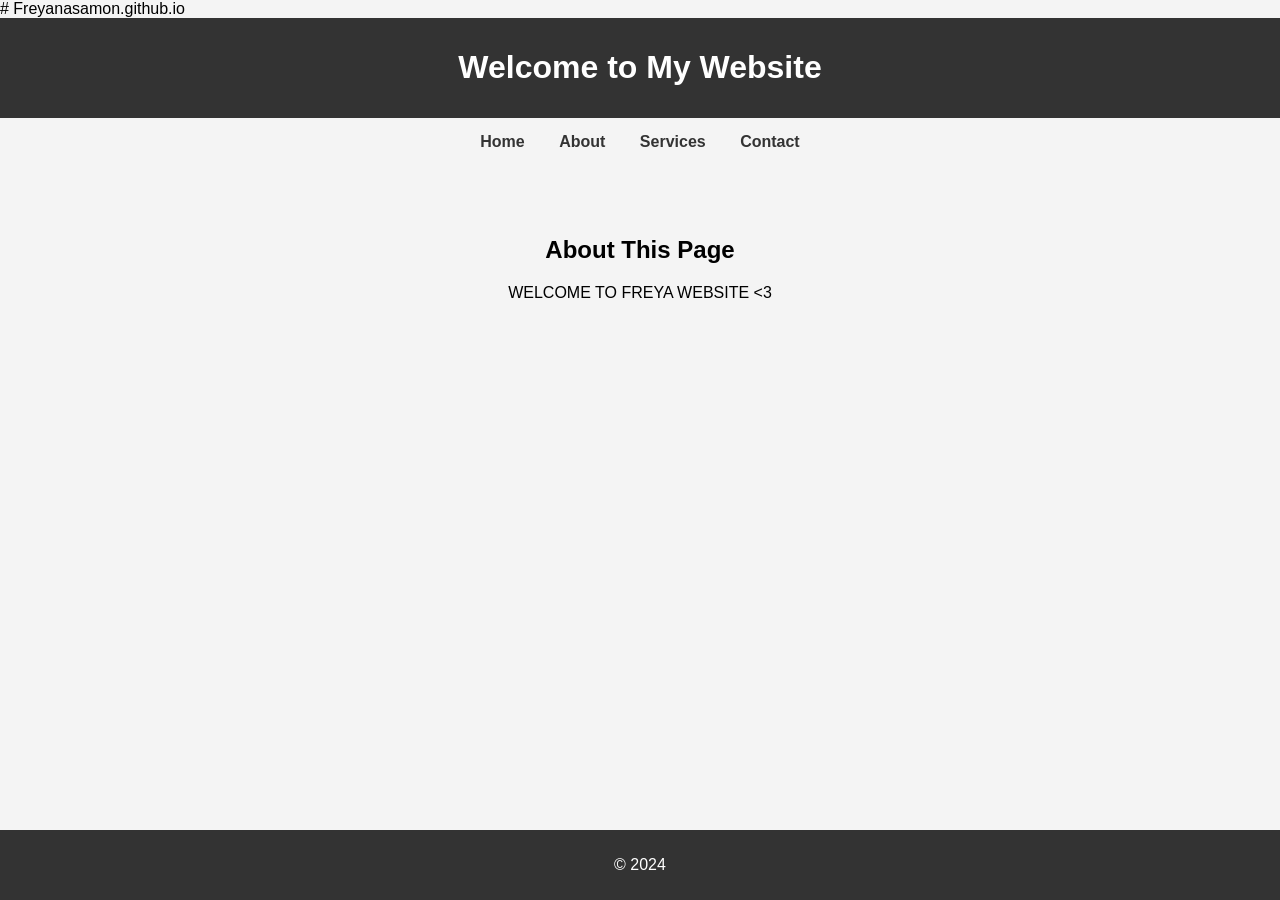
==== index.html @ c3a1abf7 "Create index.html" ====
# Freyanasamon.github.io
<!DOCTYPE html>
<html lang="en">
<head>
    <meta charset="UTF-8">
    <meta name="viewport" content="width=device-width, initial-scale=1.0">
    <title>Simple Index Page</title>
    <style>
        body {
            font-family: Arial, sans-serif;
            background-color: #f4f4f4;
            margin: 0;
            padding: 0;
        }
        header {
            background-color: #333;
            color: white;
            padding: 10px 0;
            text-align: center;
        }
        nav {
            margin: 15px 0;
            text-align: center;
        }
        nav a {
            margin: 0 15px;
            text-decoration: none;
            color: #333;
            font-weight: bold;
        }
        section {
            padding: 50px;
            text-align: center;
            frontsize: 60px;
        }
        footer {
            background-color: #333;
            color: white;
            text-align: center;
            padding: 10px 0;
            position: fixed;
            bottom: 0;
            width: 100%;
        }
    </style>
</head>
<body>
    <header>
        <h1>Welcome to My Website</h1>
    </header>

    <nav>
        <a href="#">Home</a>
        <a href="#">About</a>
        <a href="#">Services</a>
        <a href="#">Contact</a>
    </nav>

    <section>
        <h2>About This Page</h2>
        <p> WELCOME TO FREYA WEBSITE <3 </p>
    </section>

    <footer>
        <p>&copy; 2024 </p>
    </footer>
</body>
</html>
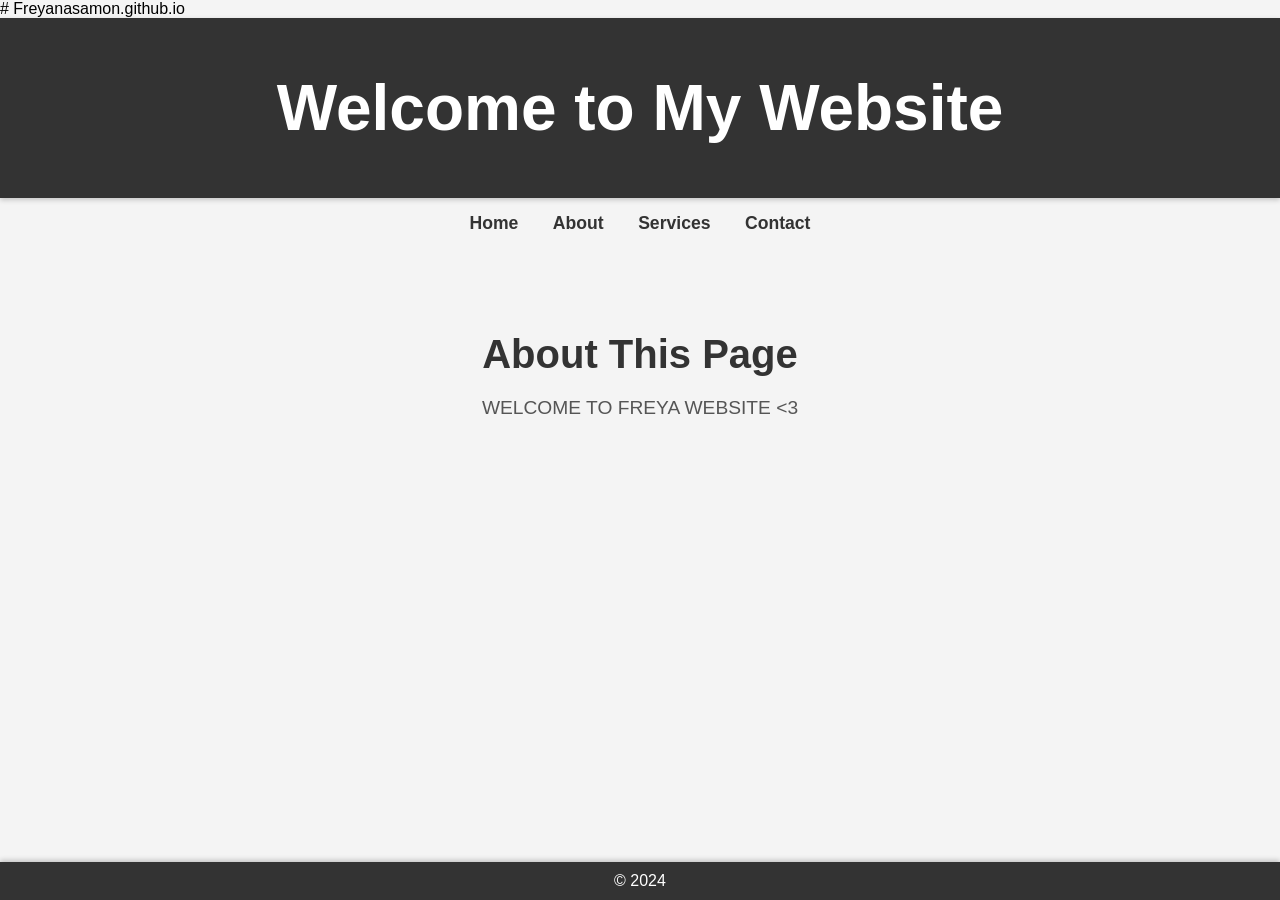
==== commit 63434d10: "Update index.html" ====
--- a/index.html
+++ b/index.html
@@ -2,6 +2,7 @@
 <!DOCTYPE html>
 <html lang="en">
 <head>
+    <link rel="stylesheet" href="index.css">
     <meta charset="UTF-8">
     <meta name="viewport" content="width=device-width, initial-scale=1.0">
     <title>Simple Index Page</title>
--- a/index.css
+++ b/index.css
@@ -0,0 +1,68 @@
+<!DOCTYPE html>
+<html lang="en">
+<head>
+    <meta charset="UTF-8">
+    <meta name="viewport" content="width=device-width, initial-scale=1.0">
+    <title>Simple Index Page</title>
+    <style>
+        body {
+            font-family: 'Segoe UI', Tahoma, Geneva, Verdana, sans-serif;
+            background-color: #f4f4f4;
+            margin: 0;
+            padding: 0;
+        }
+        header {
+            background-color: #222;
+            color: white;
+            padding: 20px;
+            text-align: center;
+            font-size: 2rem;
+            box-shadow: 0 2px 5px rgba(0, 0, 0, 0.2);
+        }
+        nav {
+            margin: 20px 0;
+            text-align: center;
+        }
+        nav a {
+            margin: 0 20px;
+            text-decoration: none;
+            color: #444;
+            font-weight: bold;
+            font-size: 1.1rem;
+            transition: color 0.3s ease;
+        }
+        nav a:hover {
+            color: #007BFF;
+        }
+        section {
+            padding: 60px;
+            text-align: center;
+            font-size: 1.5rem;
+        }
+        section h2 {
+            font-size: 2.5rem;
+            margin-bottom: 20px;
+            color: #333;
+        }
+        section p {
+            font-size: 1.2rem;
+            color: #555;
+        }
+        footer {
+            background-color: #222;
+            color: white;
+            text-align: center;
+            padding: 10px 0;
+            position: fixed;
+            bottom: 0;
+            width: 100%;
+            box-shadow: 0 -2px 5px rgba(0, 0, 0, 0.2);
+        }
+        footer p {
+            margin: 0;
+        }
+    </style>
+</head>
+<body>
+    <header>
+        <h1>Welcome to My Website</h1>
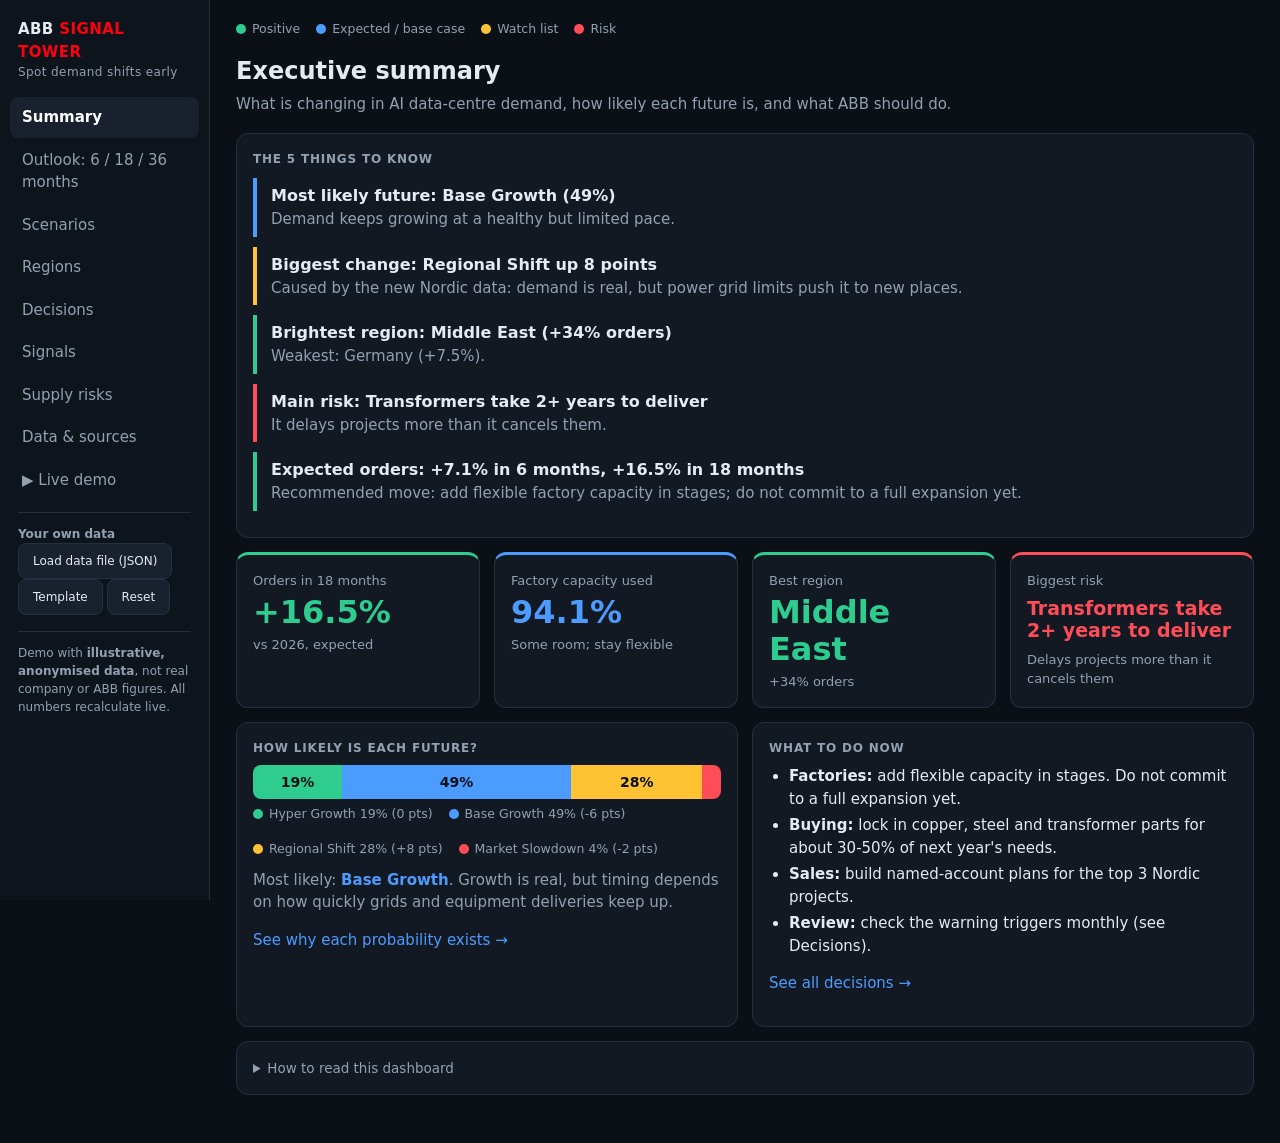
==== commit f1dda07f: "Add files via upload" ====
--- a/index.html
+++ b/index.html
@@ -1,69 +1,814 @@
-# Freyanasamon.github.io
-<!DOCTYPE html>
+<!doctype html>
 <html lang="en">
 <head>
-    <link rel="stylesheet" href="index.css">
-    <meta charset="UTF-8">
-    <meta name="viewport" content="width=device-width, initial-scale=1.0">
-    <title>Simple Index Page</title>
-    <style>
-        body {
-            font-family: Arial, sans-serif;
-            background-color: #f4f4f4;
-            margin: 0;
-            padding: 0;
-        }
-        header {
-            background-color: #333;
-            color: white;
-            padding: 10px 0;
-            text-align: center;
-        }
-        nav {
-            margin: 15px 0;
-            text-align: center;
-        }
-        nav a {
-            margin: 0 15px;
-            text-decoration: none;
-            color: #333;
-            font-weight: bold;
-        }
-        section {
-            padding: 50px;
-            text-align: center;
-            frontsize: 60px;
-        }
-        footer {
-            background-color: #333;
-            color: white;
-            text-align: center;
-            padding: 10px 0;
-            position: fixed;
-            bottom: 0;
-            width: 100%;
-        }
-    </style>
+<meta charset="utf-8">
+<meta name="viewport" content="width=device-width, initial-scale=1">
+<title>ABB Signal Tower</title>
+<style>
+:root{--bg:#0b1016;--panel:#121923;--panel2:#18212d;--line:#243040;--tx:#e6ebf1;--mut:#92a0b2;
+--good:#2ecc8f;--base:#4c9bff;--watch:#ffc233;--risk:#ff4d57;--brand:#ff000f}
+*{box-sizing:border-box}body{margin:0;background:var(--bg);color:var(--tx);font:15px/1.5 system-ui,Segoe UI,Roboto,sans-serif}
+.app{display:grid;grid-template-columns:210px 1fr;min-height:100vh}
+nav{background:#0e141c;border-right:1px solid var(--line);padding:16px 10px;position:sticky;top:0;height:100vh;overflow:auto}
+.brand{font-weight:800;letter-spacing:.4px;padding:2px 8px 16px}.brand b{color:var(--brand)}.brand small{display:block;color:var(--mut);font-weight:400;font-size:12px}
+nav a{display:block;padding:9px 12px;border-radius:8px;color:var(--mut);cursor:pointer;margin-bottom:2px}
+nav a:hover{background:var(--panel);color:var(--tx)}nav a.on{background:var(--panel2);color:#fff;font-weight:600}
+.note{margin:16px 8px 0;font-size:12px;color:var(--mut);border-top:1px solid var(--line);padding-top:12px}
+main{padding:20px 26px 48px;min-width:0;max-width:1240px}
+h1{font-size:24px;margin:0 0 4px}.sub{color:var(--mut);margin-bottom:18px;max-width:760px}
+h2{font-size:17px;margin:26px 0 10px}
+.grid{display:grid;gap:14px}.g4{grid-template-columns:repeat(4,1fr)}.g3{grid-template-columns:repeat(3,1fr)}.g2{grid-template-columns:1fr 1fr}
+@media(max-width:1000px){.app{grid-template-columns:1fr}nav{position:static;height:auto;padding:8px}.brand{padding:2px 6px 6px}.note{display:none}#menu{display:flex;overflow-x:auto;gap:4px}#menu a{white-space:nowrap;margin:0}.g4,.g3{grid-template-columns:1fr 1fr}}
+@media(max-width:640px){.g4,.g3,.g2{grid-template-columns:1fr}main{padding:14px 12px}}
+.card{background:var(--panel);border:1px solid var(--line);border-radius:12px;padding:16px;min-width:0;overflow-x:auto}.hbar .nm{flex:none}@media(max-width:640px){.hbar .nm{width:84px}.hbar .vv{width:48px}th,td{padding:6px 4px;font-size:13px}}
+.card h3{margin:0 0 8px;font-size:12px;text-transform:uppercase;letter-spacing:.8px;color:var(--mut);font-weight:600}
+.legend{display:flex;gap:16px;flex-wrap:wrap;font-size:12.5px;color:var(--mut);margin-bottom:14px;align-items:center}
+.dot{display:inline-block;width:10px;height:10px;border-radius:50%;margin-right:6px;vertical-align:-1px}
+.good{color:var(--good)}.base{color:var(--base)}.watch{color:var(--watch)}.risk{color:var(--risk)}.mut{color:var(--mut)}
+.bg-good{background:var(--good)}.bg-base{background:var(--base)}.bg-watch{background:var(--watch)}.bg-risk{background:var(--risk)}
+.take{border-left:4px solid var(--c);padding:6px 0 6px 14px;margin:10px 0}.take b{display:block;font-size:16px}.take span{color:var(--mut)}
+.tile .l{color:var(--mut);font-size:13px}.tile .v{font-size:32px;font-weight:700;line-height:1.15;margin:4px 0}.tile .d{color:var(--mut);font-size:13px}
+.tile{border-top:3px solid var(--c)}
+.stack{display:flex;height:34px;border-radius:8px;overflow:hidden;margin:8px 0 6px}.stack div{display:flex;align-items:center;justify-content:center;font-weight:700;color:#06101a;font-size:14px}
+.tag{display:inline-block;padding:2px 10px;border-radius:99px;font-size:12px;font-weight:600;border:1px solid var(--c,var(--line));color:var(--c,var(--mut));white-space:nowrap}
+.tag.solid{background:var(--c);color:#06101a}
+ul.b{margin:6px 0 0;padding-left:20px}ul.b li{margin:4px 0}
+.bar{height:10px;background:#1d2836;border-radius:5px;position:relative;overflow:hidden}.bar i{position:absolute;left:0;top:0;bottom:0;border-radius:5px}
+.row{display:flex;align-items:center;gap:10px}.sp{flex:1}
+table{width:100%;border-collapse:collapse}th,td{text-align:left;padding:8px;border-bottom:1px solid var(--line);vertical-align:top}th{color:var(--mut);font-weight:600;font-size:12.5px}
+tr.click:hover{background:var(--panel2);cursor:pointer}
+button,select{background:var(--panel2);color:var(--tx);border:1px solid var(--line);border-radius:8px;padding:8px 14px;font:inherit;cursor:pointer}
+button.primary{background:var(--brand);border-color:var(--brand);color:#fff;font-weight:600}button:hover{filter:brightness(1.15)}
+.seg{display:inline-flex;border:1px solid var(--line);border-radius:10px;overflow:hidden}.seg button{border:0;border-radius:0;background:transparent;padding:9px 18px}.seg button.on{background:var(--base);color:#06101a;font-weight:700}
+details{margin-top:10px}summary{cursor:pointer;color:var(--mut);font-size:13.5px}
+input[type=range]{width:100%;accent-color:var(--base)}
+.num{font-size:28px;font-weight:700}
+.log div{padding:8px 12px;border-left:3px solid var(--good);margin-bottom:6px;background:var(--panel2);border-radius:0 8px 8px 0;animation:in .4s}.log b{color:var(--base)}
+@keyframes in{from{opacity:0;transform:translateX(-6px)}to{opacity:1}}
+svg text{fill:var(--mut);font-size:11px}
+.pill{font-size:11.5px;padding:2px 8px;border-radius:6px;background:#0e141c;border:1px solid var(--line);margin-right:6px;color:var(--mut)}
+.hbar{display:flex;align-items:center;gap:10px;margin:7px 0}.hbar .nm{width:100px;font-size:14px}.hbar .tr{flex:1;position:relative;height:22px;background:#17202b;border-radius:6px}.hbar .tr i{position:absolute;top:0;bottom:0;border-radius:6px}.hbar .tr .z{position:absolute;left:30%;top:-2px;bottom:-2px;width:1px;background:#4a5a70}.hbar .vv{width:56px;text-align:right;font-weight:700}
+</style>
 </head>
 <body>
-    <header>
-        <h1>Welcome to My Website</h1>
-    </header>
-
-    <nav>
-        <a href="#">Home</a>
-        <a href="#">About</a>
-        <a href="#">Services</a>
-        <a href="#">Contact</a>
-    </nav>
-
-    <section>
-        <h2>About This Page</h2>
-        <p> WELCOME TO FREYA WEBSITE <3 </p>
-    </section>
-
-    <footer>
-        <p>&copy; 2024 </p>
-    </footer>
+<div class="app">
+<nav>
+  <div class="brand">ABB <b>SIGNAL TOWER</b><small>Spot demand shifts early</small></div>
+  <div id="menu"></div>
+  <div class="note" style="margin-top:12px"><b>Your own data</b><br>
+    <button onclick="document.getElementById('custfile').click()">Load data file (JSON)</button>
+    <button onclick="downloadTemplate()">Template</button>
+    <button onclick="resetData()">Reset</button>
+    <input type="file" id="custfile" accept=".json,application/json" style="display:none" onchange="onCustomFile(event)">
+    <div id="custmsg" style="margin-top:6px;white-space:pre-wrap"></div>
+  </div>
+  <div class="note">Demo with <b>illustrative, anonymised data</b>, not real company or ABB figures. All numbers recalculate live.</div>
+</nav>
+<main>
+  <div class="legend"><span><i class="dot bg-good"></i>Positive</span><span><i class="dot bg-base"></i>Expected / base case</span><span><i class="dot bg-watch"></i>Watch list</span><span><i class="dot bg-risk"></i>Risk</span></div>
+  <div id="page"></div>
+</main>
+</div>
+<script>/* ABB Signal Tower — core engine (signals, scoring, scenarios, impact, decisions, 8-agent pipeline).
+   Runs in browser and Node. ALL SEED DATA IS ILLUSTRATIVE (anonymised, not real company/ABB figures). */
+(function (root) {
+  const SCEN = ["HG", "BASE", "RS", "SD"];
+  const SCEN_NAME = { HG: "Hyper Growth", BASE: "Base Growth", RS: "Regional Shift", SD: "Market Slowdown" };
+  const PRIOR = { HG: 0.15, BASE: 0.50, RS: 0.20, SD: 0.15 };
+  const REGIONS = ["Nordics", "USA", "Germany", "UK", "Middle East", "APAC"];
+
+  /* ---------- Data source portfolio ---------- */
+  // [id, name, group, why, reliability, freq, leadMonths, abbRelevance]
+  const S = (id, name, group, why, rel, freq, lead, abb) => ({ id, name, group, why, rel, freq, lead, abb });
+  const SOURCES = [
+    S("fred", "FRED (St. Louis Fed)", "Macro", "Industrial construction spending, capacity utilisation, credit spreads", 95, "Monthly", 3, 65),
+    S("oecd", "OECD / IMF / World Bank", "Macro", "Capex cycles, AI-investment and digitalisation indicators", 92, "Quarterly", 6, 50),
+    S("eia", "EIA", "Energy", "US commercial load growth, utility capex, generation additions", 93, "Monthly", 9, 80),
+    S("entsoe", "ENTSO-E / Energy-Charts", "Energy", "EU load, TSO ten-year network plans, demand outlooks", 92, "Hourly / yearly", 18, 85),
+    S("iea", "IEA", "Energy", "Data-centre electricity demand scenarios, policy trackers", 90, "Annual + updates", 24, 70),
+    S("tso_queue", "TSO/DSO connection queues", "Grid", "Large-load connection requests: the earliest hard signal of MW demand", 90, "Quarterly", 24, 95),
+    S("grid_plans", "Grid investment & substation plans", "Grid", "Substation / transmission projects = where ABB MV & protection ships", 88, "Annual", 30, 92),
+    S("dcmap", "DataCenterMap", "Data centre", "Facility inventory and announced campuses by geography", 72, "Weekly", 12, 85),
+    S("dcd", "DataCenterDynamics", "Data centre", "Project announcements, site acquisitions, power-purchase news", 75, "Daily", 15, 85),
+    S("cbre_jll", "CBRE / JLL market reports", "Data centre", "Vacancy, preleasing, under-construction MW by market", 85, "Semi-annual", 6, 80),
+    S("hyperscaler_pr", "Hyperscaler announcements & earnings", "Data centre", "Capex guidance, campus announcements, power commitments", 80, "Quarterly / event", 12, 90),
+    S("semis", "Nvidia/AMD/TSMC/Intel filings & industry reports", "Technology", "Accelerator shipments, advanced packaging capacity → rack MW 6-12 months out", 88, "Quarterly", 9, 80),
+    S("permits", "Permits, zoning & planning portals", "Construction", "Planning filings 9-15 months before energisation", 70, "Weekly (scraped)", 12, 85),
+    S("constr", "Industrial construction spending & ENR/Dodge", "Construction", "Concurrent confirmation of build activity", 85, "Monthly", 3, 70),
+    S("supply", "Lead-time trackers, Wood Mackenzie/transformer surveys", "Supply chain", "Transformer, switchgear, power-IC lead times and shortages", 75, "Monthly", 12, 92),
+    S("commod", "LME copper, steel, freight indexes (Drewry/Baltic)", "Supply chain", "Input-cost and logistics stress", 95, "Daily", 3, 75),
+    S("news_rss", "Industry RSS, regulators, policy trackers", "News", "Regulatory changes, moratoria, subsidies, export controls", 65, "Continuous", 9, 70),
+    S("peers", "Peer order books (electrical equipment OEM filings)", "Lagging", "Confirms the cycle; ground truth for backtesting", 92, "Quarterly", 0, 90),
+    S("social", "Unverified web / social chatter", "News", "Rumours; kept only so Validation Agent can reject them", 25, "Continuous", 1, 30),
+  ];
+
+  /* ---------- Scenario loadings per signal archetype ---------- */
+  const LOAD = {
+    G:  { HG: 0.8, BASE: 0.6, RS: 0.0, SD: -0.55 },   // global growth
+    H:  { HG: -0.8, BASE: 0.1, RS: 0.4, SD: 1.2 },    // global headwind
+    NG: { HG: 0.5, BASE: 0.2, RS: 0.7, SD: -0.6 },    // regional growth
+    RH: { HG: -0.4, BASE: 0.0, RS: 0.7, SD: 0.4 },    // regional headwind
+    C:  { HG: 0.3, BASE: 0.0, RS: 0.0, SD: 0.0 },     // cost signal (margin, not volume)
+  };
+
+  /* ---------- Signals ----------
+     id,title,region,layer,horizon,nature,pol,kind,S,C,rel,lead,abb,U,src,corr,challengedBy,load,new,evidence,products */
+  const sig = (o) => Object.assign({ new: false, challengedBy: [], status: null }, o);
+  const SIGNALS = [
+    sig({ id: "N1", title: "Three hyperscaler campus announcements in Nordics (~0.9 GW aggregate)", region: "Nordics", layer: "Core DC", horizon: "leading", nature: "structural", pol: 1, kind: "growth", S: 82, C: 76, rel: 80, lead: 18, abb: 90, U: 30, src: "hyperscaler_pr", corr: 3, challengedBy: ["N6", "N7", "N8"], load: "NG", new: true, evidence: "Hyperscaler A, B and an AI-cloud provider each named a Nordic site in a 6-week window; two quote power in the hundreds of MW.", products: "MV switchgear, protection relays, LV, monitoring" }),
+    sig({ id: "N2", title: "Large-load grid connection requests up ~2.4x QoQ (Nordic TSO/DSO queues)", region: "Nordics", layer: "Enabling", horizon: "leading", nature: "structural", pol: 1, kind: "growth", S: 88, C: 72, rel: 90, lead: 24, abb: 92, U: 28, src: "tso_queue", corr: 2, challengedBy: ["N6"], load: "NG", new: true, evidence: "Queue snapshots show data-centre-tagged requests rising sharply; share of requests >50 MW doubled.", products: "Grid-connection substations, MV GIS, protection & control" }),
+    sig({ id: "N3", title: "TSO long-term demand outlook revised up (data-centre load share)", region: "Nordics", layer: "Enabling", horizon: "leading", nature: "structural", pol: 1, kind: "growth", S: 70, C: 80, rel: 92, lead: 36, abb: 78, U: 22, src: "entsoe", corr: 2, load: "NG", new: true, evidence: "Revised 10-year outlook lifts 2030 demand; data centres cited as the largest single driver.", products: "Substation & distribution programmes" }),
+    sig({ id: "N4", title: "Municipal construction & zoning filings for data-centre sites", region: "Nordics", layer: "Core DC", horizon: "coincident", nature: "cyclical", pol: 1, kind: "growth", S: 64, C: 62, rel: 70, lead: 12, abb: 85, U: 38, src: "permits", corr: 2, challengedBy: ["N8"], load: "NG", new: true, evidence: "Planning filings for large industrial plots tagged 'data centre' up in 4 municipalities.", products: "LV/MV switchboards, power quality" }),
+    sig({ id: "N5", title: "GPU / accelerator demand: shipments and advanced-packaging capacity up again", region: "Global", layer: "Upstream", horizon: "leading", nature: "structural", pol: 1, kind: "growth", S: 75, C: 85, rel: 88, lead: 9, abb: 80, U: 30, src: "semis", corr: 3, load: "G", new: true, evidence: "Latest filings show accelerator revenue and packaging-capacity expansion above prior guidance.", products: "All data-centre electrification" }),
+    sig({ id: "N6", title: "Nordic grid constraints: capacity-limited areas and queue backlogs", region: "Nordics", layer: "Enabling", horizon: "coincident", nature: "structural", pol: -1, kind: "warning", S: 72, C: 70, rel: 85, lead: 12, abb: 75, U: 30, src: "tso_queue", corr: 2, load: "RH", new: true, evidence: "Several southern regions have no uncommitted capacity; connection dates pushed to 2029+.", products: "Grid-connection infra (timing risk)" }),
+    sig({ id: "N7", title: "Large power transformer lead times > 2 years", region: "Global", layer: "Upstream", horizon: "coincident", nature: "structural", pol: -1, kind: "warning", S: 78, C: 82, rel: 75, lead: 12, abb: 88, U: 25, src: "supply", corr: 3, load: "H" , evidence: "Surveys show 120-150 week delivery for large units; projects slip even when MV equipment is ready.", products: "Delivery sequencing of substations" }),
+    sig({ id: "N8", title: "Regulatory & environmental-review delays on large sites", region: "Nordics", layer: "Core DC", horizon: "lagging", nature: "cyclical", pol: -1, kind: "warning", S: 55, C: 55, rel: 65, lead: 9, abb: 60, U: 42, src: "news_rss", corr: 1, load: "RH", new: true, evidence: "Appeals and heat-reuse conditions reported on two proposals; no moratorium yet.", products: "Project timing" }),
+
+    sig({ id: "U1", title: "US utility large-load pipelines keep expanding (with speculative-load filters)", region: "USA", layer: "Enabling", horizon: "leading", nature: "structural", pol: 1, kind: "growth", S: 80, C: 75, rel: 85, lead: 24, abb: 90, U: 30, src: "eia", corr: 3, load: "G", evidence: "Utility IRPs raise load forecasts; new tariffs demand financial commitment, filtering paper projects.", products: "MV GIS, protection, substations" }),
+    sig({ id: "U2", title: "Hyperscaler aggregate capex guidance raised again", region: "USA", layer: "Core DC", horizon: "leading", nature: "structural", pol: 1, kind: "growth", S: 85, C: 88, rel: 90, lead: 12, abb: 88, U: 22, src: "hyperscaler_pr", corr: 3, load: "G", evidence: "Latest earnings cycle: guidance up for next 4 quarters.", products: "Full portfolio" }),
+    sig({ id: "U3", title: "MV switchgear order lead times extending at peers", region: "USA", layer: "Upstream", horizon: "coincident", nature: "cyclical", pol: 1, kind: "growth", S: 66, C: 75, rel: 80, lead: 6, abb: 95, U: 25, src: "supply", corr: 2, load: "G", evidence: "Peers quoting longer delivery windows: demand outrunning capacity (also a capacity-planning flag for ABB).", products: "MV switchgear capacity" }),
+    sig({ id: "U4", title: "AI-infrastructure financing stress: neocloud / DC debt spreads widening", region: "USA", layer: "Downstream", horizon: "leading", nature: "cyclical", pol: -1, kind: "reversal", S: 58, C: 55, rel: 72, lead: 9, abb: 70, U: 45, src: "fred", corr: 2, load: "H", evidence: "Credit spreads for leveraged GPU-cloud borrowers up; two projects reported re-scoping.", products: "Order cancellation / push-out risk" }),
+    sig({ id: "G1", title: "Frankfurt-region grid saturation + connection-reform uncertainty", region: "Germany", layer: "Enabling", horizon: "coincident", nature: "structural", pol: -1, kind: "warning", S: 60, C: 68, rel: 80, lead: 12, abb: 80, U: 35, src: "entsoe", corr: 2, load: "RH", evidence: "Operators report multi-year waits for new MW in core markets; new rules still being drafted.", products: "Core-market project timing" }),
+    sig({ id: "G2", title: "Sovereign / industrial-AI 'gigafactory' bids in Germany", region: "Germany", layer: "Downstream", horizon: "leading", nature: "cyclical", pol: 1, kind: "growth", S: 55, C: 50, rel: 65, lead: 15, abb: 78, U: 50, src: "news_rss", corr: 1, load: "NG", evidence: "Consortia formed; funding not yet committed (false-positive risk).", products: "Industrial + DC LV/MV" }),
+    sig({ id: "K1", title: "UK AI Growth Zones designated + connection-queue reform", region: "UK", layer: "Enabling", horizon: "leading", nature: "structural", pol: 1, kind: "growth", S: 62, C: 66, rel: 75, lead: 18, abb: 80, U: 38, src: "news_rss", corr: 2, load: "NG", evidence: "Priority grid access promised to designated zones; delivery timelines still uncertain.", products: "MV, protection, grid connection" }),
+    sig({ id: "M1", title: "Gulf sovereign AI campus MoUs (GW scale) + chip export licences", region: "Middle East", layer: "Downstream", horizon: "leading", nature: "structural", pol: 1, kind: "growth", S: 78, C: 60, rel: 68, lead: 15, abb: 82, U: 48, src: "dcd", corr: 2, load: "NG", evidence: "Multiple GW-scale announcements; execution depends on licences and power build-out.", products: "MV/LV, grid connection, automation" }),
+    sig({ id: "A1", title: "APAC: Johor/Singapore power constraints steering new builds regionally", region: "APAC", layer: "Core DC", horizon: "coincident", nature: "structural", pol: 1, kind: "growth", S: 70, C: 72, rel: 78, lead: 12, abb: 80, U: 35, src: "dcmap", corr: 2, load: "NG", evidence: "Pipeline shifting towards Malaysia/Indonesia/India; local content and utilities shape awards.", products: "LV/MV, monitoring" }),
+    sig({ id: "C1", title: "Copper price spike and falling exchange inventories", region: "Global", layer: "Upstream", horizon: "coincident", nature: "cyclical", pol: -1, kind: "warning", S: 60, C: 80, rel: 90, lead: 3, abb: 85, U: 20, src: "commod", corr: 3, load: "C", evidence: "Price and inventory trend threaten switchgear/busbar margins; also correlates with strong demand.", products: "Margin exposure on MV/LV" }),
+    sig({ id: "T1", title: "Rack power density roadmap: 800 V DC / liquid-cooled racks", region: "Global", layer: "Upstream", horizon: "leading", nature: "structural", pol: 1, kind: "growth", S: 72, C: 70, rel: 75, lead: 18, abb: 85, U: 40, src: "semis", corr: 2, load: "G", evidence: "Next-gen platforms push MW per hall up 3-5x; changes LV/DC distribution mix.", products: "Power distribution, monitoring, power quality" }),
+    sig({ id: "S2", title: "Nuclear / SMR co-location PPAs for data centres", region: "USA", layer: "Enabling", horizon: "leading", nature: "structural", pol: 1, kind: "growth", S: 58, C: 55, rel: 70, lead: 24, abb: 70, U: 55, src: "dcd", corr: 1, load: "NG", evidence: "Several behind-the-meter agreements; commissioning dates far out.", products: "Generation-side MV/protection" }),
+    sig({ id: "L1", title: "Colocation vacancy at record lows; preleasing > 80 %", region: "USA", layer: "Core DC", horizon: "coincident", nature: "cyclical", pol: 1, kind: "growth", S: 68, C: 85, rel: 85, lead: 3, abb: 70, U: 18, src: "cbre_jll", corr: 3, load: "G", evidence: "Broker reports show record-low vacancy in primary markets.", products: "Near-term order flow" }),
+    sig({ id: "L2", title: "Peer electrical-equipment order books at record backlog", region: "Global", layer: "Downstream", horizon: "lagging", nature: "cyclical", pol: 1, kind: "growth", S: 74, C: 90, rel: 92, lead: 0, abb: 90, U: 12, src: "peers", corr: 3, load: "G", evidence: "Confirms cycle strength (lagging; useful for backtesting).", products: "Benchmark" }),
+    sig({ id: "F1", title: "Rumour: hyperscaler cancelling multi-GW leases", region: "USA", layer: "Core DC", horizon: "leading", nature: "false_positive", pol: -1, kind: "warning", S: 70, C: 25, rel: 25, lead: 1, abb: 40, U: 80, src: "social", corr: 0, load: "H", evidence: "Single unverified social post, no filings, no broker corroboration, denied in subsequent call.", products: "n/a" }),
+  ];
+
+  /* ---------- Scoring ---------- */
+  const clamp = (x, a = 0, b = 100) => Math.max(a, Math.min(b, x));
+  const r1 = (x) => Math.round(x * 10) / 10;
+
+  function validate(s) {
+    const src = SOURCES.find((x) => x.id === s.src);
+    const checks = {
+      reliability: src.rel >= 60,
+      corroboration: s.corr >= 2,
+      freshness: true,
+      consistency: s.nature !== "false_positive",
+    };
+    let status = "Validated";
+    if (!checks.reliability || s.corr === 0) status = "Rejected";
+    else if (!checks.corroboration) status = "Provisional";
+    const factor = 0.85 + 0.075 * Math.min(s.corr, 3);
+    return { status, checks, factor, srcName: src.name };
+  }
+
+  function scoreAll(signals, opts = {}) {
+    const strict = opts.counterStrictness == null ? 1 : opts.counterStrictness;
+    const base = signals.map((s) => {
+      const v = validate(s);
+      const leadScore = clamp((s.lead / 24) * 100);
+      const conf = clamp(s.C * v.factor);
+      return Object.assign({}, s, { validation: v, leadScore, confVal: conf });
+    });
+    // first pass: raw priority
+    const raw = (x, conf) => (0.30 * x.S + 0.20 * conf + 0.15 * x.rel + 0.15 * x.leadScore + 0.20 * x.abb) * (1 - 0.5 * x.U / 100);
+    base.forEach((x) => (x.rawPriority = r1(raw(x, x.confVal))));
+    // counter-evidence discount
+    base.forEach((x) => {
+      const ch = x.challengedBy.map((id) => base.find((y) => y.id === id)).filter(Boolean);
+      const worst = ch.length ? Math.max(...ch.map((c) => c.rawPriority)) : 0;
+      const penalty = 0.35 * strict * (worst / 100);
+      x.counterPenalty = r1(penalty * 100);
+      x.confAdj = clamp(x.confVal * (1 - penalty));
+      x.priority = x.validation.status === "Rejected" ? r1(raw(x, x.confAdj) * 0.2) : r1(raw(x, x.confAdj));
+      x.tier = x.validation.status === "Rejected" ? "Rejected" : x.priority >= 62 ? "Act" : x.priority >= 50 ? "Watch" : "Monitor";
+    });
+    return base;
+  }
+
+  /* ---------- Scenario posterior ---------- */
+  const K = 0.032;
+  function posterior(scored, opts = {}) {
+    const include = opts.include || (() => true);
+    const warnW = opts.warningWeight == null ? 1 : opts.warningWeight;
+    const logit = {}, contrib = {};
+    SCEN.forEach((k) => { logit[k] = Math.log(PRIOR[k]); contrib[k] = []; });
+    scored.forEach((x) => {
+      if (x.validation.status === "Rejected" || !include(x)) return;
+      const w = (x.priority / 100) * (x.pol < 0 ? warnW : 1);
+      SCEN.forEach((k) => {
+        const c = K * w * LOAD[x.load][k] * 10; // 10 = scale so ~20 signals move probabilities visibly
+        logit[k] += c;
+        contrib[k].push({ id: x.id, title: x.title, c });
+      });
+    });
+    const m = Math.max(...SCEN.map((k) => logit[k]));
+    const e = SCEN.map((k) => Math.exp(logit[k] - m));
+    const z = e.reduce((a, b) => a + b, 0);
+    const p = {};
+    SCEN.forEach((k, i) => (p[k] = 0.8 * (e[i] / z) + 0.2 * PRIOR[k])); // 20% shrinkage to prior = model-uncertainty floor
+    return { p, contrib };
+  }
+
+  function entropyConf(p, scored) {
+    const H = -SCEN.reduce((a, k) => a + p[k] * Math.log(p[k] + 1e-9), 0) / Math.log(4);
+    const act = scored.filter((x) => x.validation.status !== "Rejected");
+    const meanC = act.reduce((a, x) => a + x.confAdj, 0) / act.length;
+    const score = clamp(meanC * (1 - 0.45 * H));
+    return { score: r1(score), label: score >= 60 ? "High" : score >= 42 ? "Medium" : "Low" };
+  }
+
+  /* ---------- ABB impact (index: 2026 DC-related Distribution Solutions orders = 100; ILLUSTRATIVE) ---------- */
+  const SCEN_INFO = {
+    HG: { orders: +38, util: 108, desc: "AI capex keeps compounding, grid and transformer bottlenecks ease faster than expected; order intake outruns capacity.", margin: "+: volume leverage; -: copper & expediting" },
+    BASE: { orders: +16, util: 94, desc: "Steady build-out; timing set by interconnection and equipment lead times. Demand real but paced.", margin: "stable" },
+    RS: { orders: +7, util: 88, desc: "Total demand holds but moves: constrained core markets (US hubs, Frankfurt, Singapore) lose share to Nordics, Gulf, India/SEA, secondary US.", margin: "mix & logistics cost" },
+    SD: { orders: -14, util: 70, desc: "Financing stress / AI-ROI doubts / efficiency shocks cause cancellations and push-outs; inventories and capacity become liabilities.", margin: "-: under-absorption, inventory risk" },
+  };
+  // % order delta vs 2026 by region and scenario (illustrative)
+  const REG_IMPACT = {
+    HG: { Nordics: 55, USA: 40, Germany: 30, UK: 35, "Middle East": 60, APAC: 38 },
+    BASE: { Nordics: 24, USA: 15, Germany: 8, UK: 14, "Middle East": 25, APAC: 15 },
+    RS: { Nordics: 42, USA: -2, Germany: -6, UK: 8, "Middle East": 38, APAC: 18 },
+    SD: { Nordics: -6, USA: -18, Germany: -14, UK: -10, "Middle East": -8, APAC: -12 },
+  };
+  function expectedImpact(p) {
+    const ev = SCEN.reduce((a, k) => a + p[k] * SCEN_INFO[k].orders, 0);
+    const util = SCEN.reduce((a, k) => a + p[k] * SCEN_INFO[k].util, 0);
+    const regions = {};
+    REGIONS.forEach((r) => (regions[r] = r1(SCEN.reduce((a, k) => a + p[k] * REG_IMPACT[k][r], 0))));
+    return { orderGrowth: r1(ev), utilisation: r1(util), regions };
+  }
+
+  /* ---------- Decisions: payoff (margin-contribution index pts) per scenario ---------- */
+  const DECISIONS = {
+    Manufacturing: [
+      { opt: "Increase capacity (full, global)", pay: { HG: 30, BASE: 6, RS: 2, SD: -20 } },
+      { opt: "Modular / flexible capacity in EU + Gulf-ready lines (staged)", pay: { HG: 24, BASE: 9, RS: 10, SD: -7 } },
+      { opt: "Maintain capacity", pay: { HG: 6, BASE: 7, RS: 4, SD: -2 } },
+      { opt: "Reduce capacity", pay: { HG: -16, BASE: -6, RS: -5, SD: 4 } },
+    ],
+    Procurement: [
+      { opt: "Buy now (spot, full cover)", pay: { HG: 20, BASE: 4, RS: 2, SD: -14 } },
+      { opt: "Wait", pay: { HG: -18, BASE: 0, RS: -2, SD: 6 } },
+      { opt: "Secure strategic inventory (framework agreements, 30-50% copper/steel/transformer cover)", pay: { HG: 22, BASE: 8, RS: 6, SD: -5 } },
+      { opt: "Diversify suppliers (dual-source long-lead items)", pay: { HG: 12, BASE: 7, RS: 8, SD: 1 } },
+    ],
+    "Supply chain": [
+      { opt: "Increase safety stock on long-lead parts", pay: { HG: 16, BASE: 6, RS: 5, SD: -8 } },
+      { opt: "Source alternatives (second-source transformers/relays components)", pay: { HG: 12, BASE: 8, RS: 9, SD: 1 } },
+      { opt: "Monitor bottlenecks only", pay: { HG: -8, BASE: 2, RS: 0, SD: 3 } },
+    ],
+    Strategy: [
+      { opt: "Invest now (capex / partnerships / M&A)", pay: { HG: 28, BASE: 7, RS: 4, SD: -18 } },
+      { opt: "Delay investment", pay: { HG: -14, BASE: 0, RS: -3, SD: 5 } },
+      { opt: "Prioritise regions (Nordics, Gulf, UK, secondary US) and stage-gate", pay: { HG: 20, BASE: 9, RS: 14, SD: -2 } },
+    ],
+  };
+  const LAMBDA = 0.35;
+  function decide(p) {
+    const out = {};
+    Object.keys(DECISIONS).forEach((dom) => {
+      const opts = DECISIONS[dom];
+      const best = {};
+      SCEN.forEach((k) => (best[k] = Math.max(...opts.map((o) => o.pay[k]))));
+      const rows = opts.map((o) => {
+        const ev = SCEN.reduce((a, k) => a + p[k] * o.pay[k], 0);
+        const regret = Math.max(...SCEN.map((k) => best[k] - o.pay[k]));
+        return { opt: o.opt, pay: o.pay, ev: r1(ev), regret, score: r1(ev - LAMBDA * regret) };
+      }).sort((a, b) => b.score - a.score);
+      rows[0].recommended = true;
+      out[dom] = rows;
+    });
+    return out;
+  }
+
+  const TRIPWIRES = [
+    { if: "≥ 2 of the 3 Nordic campuses sign firm grid-connection agreements (not just MoUs)", then: "Release phase-2 modular capacity; lock framework orders for MV switchgear" },
+    { if: "Large-power-transformer lead time > 150 weeks for 2 consecutive months", then: "Escalate strategic inventory + second-source programme; re-sequence project deliveries" },
+    { if: "Hyperscaler capex guidance cut OR DC credit spreads widen another 100 bp", then: "Freeze phase-2 capacity, shift to Slowdown playbook, cap inventory build" },
+    { if: "Nordic regulator imposes moratorium / connection-allocation cut on ≥ 1 TSO zone", then: "Shift Nordic weighting to UK/Gulf; keep Nordic as option, not commitment" },
+  ];
+
+  /* ---------- Derived views ---------- */
+  function regionHeat(scored) {
+    const out = {};
+    REGIONS.forEach((r) => {
+      const xs = scored.filter((x) => x.region === r && x.validation.status !== "Rejected");
+      const net = xs.reduce((a, x) => a + x.pol * x.priority, 0);
+      const pos = xs.filter((x) => x.pol > 0).reduce((a, x) => a + x.priority, 0);
+      const neg = xs.filter((x) => x.pol < 0).reduce((a, x) => a + x.priority, 0);
+      out[r] = { net: r1(net), pos: r1(pos), neg: r1(neg), n: xs.length, momentum: r1(clamp(50 + net / 2.2)) };
+    });
+    return out;
+  }
+
+  function scenarioEvidence(scored, post) {
+    const out = {};
+    SCEN.forEach((k) => {
+      const c = post.contrib[k].slice().sort((a, b) => b.c - a.c);
+      out[k] = {
+        triggers: c.filter((x) => x.c > 0).slice(0, 3),
+        support: c.filter((x) => x.c > 0).slice(0, 5),
+        contra: c.filter((x) => x.c < 0).slice(-4).reverse(),
+      };
+    });
+    return out;
+  }
+
+  /* ---------- Raw "new data" feed that feeds the demo (anonymised, illustrative) ---------- */
+  const RAW_FEED = [
+    { t: "Hyperscaler A confirms 300 MW Nordic campus; power sourced from regional grid", src: "DCD / company PR", maps: "N1" },
+    { t: "Hyperscaler B + AI-cloud provider file for two further Nordic sites (~600 MW combined)", src: "Company PR / planning portal", maps: "N1" },
+    { t: "Nordic TSO queue snapshot: data-centre-tagged requests 2.4x QoQ", src: "TSO connection queue", maps: "N2" },
+    { t: "TSO ten-year outlook revised: data centres largest demand driver to 2030", src: "TSO / ENTSO-E", maps: "N3" },
+    { t: "Four municipalities log large industrial-zone filings tagged 'data centre'", src: "Planning portals (scraped)", maps: "N4" },
+    { t: "Accelerator maker lifts guidance; advanced-packaging capacity expands", src: "Semiconductor filings", maps: "N5" },
+    { t: "Southern Nordic zones report no uncommitted grid capacity; dates pushed to 2029+", src: "TSO notices", maps: "N6" },
+    { t: "Large power transformer delivery quotes 120-150 weeks", src: "Lead-time survey", maps: "N7" },
+    { t: "Appeal + heat-reuse conditions on two proposals", src: "News / regulator", maps: "N8" },
+    { t: "Social post claims hyperscaler cancelling multi-GW leases", src: "Unverified social", maps: "F1" },
+  ];
+
+  /* ---------- Custom data loader ----------
+     Merge model: a file can UPDATE existing signals (matched by id), ADD new signals, and REPLACE the news feed.
+     It never deletes seed signals, because narrative text and watch-lists reference them by id. */
+  let CUSTOM = null;
+  const SEED_SIGNALS = JSON.parse(JSON.stringify(SIGNALS));
+  const SEED_FEED = JSON.parse(JSON.stringify(RAW_FEED));
+  const ENUM = { horizon: ["leading", "coincident", "lagging"], nature: ["structural", "cyclical", "false_positive"], kind: ["growth", "warning", "reversal"], layer: ["Core DC", "Enabling", "Upstream", "Downstream"] };
+  const NUM100 = ["S", "C", "rel", "abb", "U"];
+  const REQUIRED = ["id", "title", "region", "layer", "horizon", "nature", "kind", "S", "C", "rel", "lead", "abb", "U", "src", "load"];
+
+  function checkSignal(o, isNew, where, errors) {
+    const bad = (m) => errors.push(`${where}: ${m}`);
+    if (isNew) REQUIRED.forEach((k) => { if (o[k] === undefined || o[k] === null || o[k] === "") bad(`missing required field "${k}"`); });
+    Object.keys(ENUM).forEach((k) => { if (o[k] !== undefined && !ENUM[k].includes(o[k])) bad(`"${k}" must be one of ${ENUM[k].join(" | ")} (got "${o[k]}")`); });
+    NUM100.forEach((k) => { if (o[k] !== undefined && !(typeof o[k] === "number" && o[k] >= 0 && o[k] <= 100)) bad(`"${k}" must be a number from 0 to 100`); });
+    if (o.lead !== undefined && !(typeof o.lead === "number" && o.lead >= 0)) bad(`"lead" must be a number of months (>= 0)`);
+    if (o.corr !== undefined && !(Number.isInteger(o.corr) && o.corr >= 0)) bad(`"corr" must be a whole number >= 0`);
+    if (o.region !== undefined && !REGIONS.includes(o.region) && o.region !== "Global") bad(`"region" must be one of ${REGIONS.join(", ")}, Global (got "${o.region}")`);
+    if (o.load !== undefined && !(o.load in LOAD)) bad(`"load" must be one of ${Object.keys(LOAD).join(", ")} (got "${o.load}")`);
+    if (o.pol !== undefined && o.pol !== 1 && o.pol !== -1) bad(`"pol" must be 1 (supports growth) or -1 (warns)`);
+    if (o.challengedBy !== undefined && !Array.isArray(o.challengedBy)) bad(`"challengedBy" must be a list of signal ids`);
+  }
+
+  function loadCustom(data) {
+    const errors = [];
+    if (!data || typeof data !== "object" || Array.isArray(data)) return { ok: false, errors: ["The file must be a JSON object with \"signals\" and/or \"raw_feed\"."] };
+    const list = data.signals === undefined ? [] : data.signals, feed = data.raw_feed;
+    if (!Array.isArray(list)) errors.push('"signals" must be a list');
+    if (feed !== undefined && !Array.isArray(feed)) errors.push('"raw_feed" must be a list');
+    if (errors.length) return { ok: false, errors };
+    if (!list.length && !(feed && feed.length)) return { ok: false, errors: ["Nothing to load: provide a non-empty \"signals\" or \"raw_feed\" list."] };
+    const ids = new Set();
+    list.forEach((o, n) => {
+      const where = `signals[${n}]${o && o.id ? " (" + o.id + ")" : ""}`;
+      if (!o || typeof o !== "object" || !o.id) return errors.push(`${where}: every signal needs an "id"`);
+      if (ids.has(o.id)) errors.push(`${where}: duplicate id in file`);
+      ids.add(o.id);
+      checkSignal(o, !SIGNALS.some((s) => s.id === o.id), where, errors);
+      const kind = o.kind || (SIGNALS.find((s) => s.id === o.id) || {}).kind;
+      if (o.pol !== undefined && kind && o.pol !== (kind === "growth" ? 1 : -1)) errors.push(`${where}: "pol" ${o.pol} does not match kind "${kind}" (growth = 1, warning/reversal = -1)`);
+    });
+    (feed || []).forEach((r, n) => { if (!r || !r.t || !r.src) errors.push(`raw_feed[${n}]: needs "t" (headline text) and "src" (source name)`); });
+    if (errors.length) return { ok: false, errors };
+    let updated = 0, added = 0;
+    list.forEach((o) => {
+      const cur = SIGNALS.find((s) => s.id === o.id);
+      if (cur) { Object.assign(cur, o); updated++; }
+      else { SIGNALS.push(sig(Object.assign({ pol: o.kind === "growth" ? 1 : -1, corr: 1, new: true, evidence: "", products: "" }, o))); added++; }
+    });
+    if (feed && feed.length) { RAW_FEED.length = 0; feed.forEach((r) => RAW_FEED.push({ t: r.t, src: r.src, maps: r.maps || "" })); }
+    CUSTOM = { updated, added, feed: feed ? feed.length : 0 };
+    return Object.assign({ ok: true }, CUSTOM);
+  }
+
+  function resetCustom() {
+    SIGNALS.length = 0; JSON.parse(JSON.stringify(SEED_SIGNALS)).forEach((s) => SIGNALS.push(s));
+    RAW_FEED.length = 0; JSON.parse(JSON.stringify(SEED_FEED)).forEach((r) => RAW_FEED.push(r));
+    CUSTOM = null;
+  }
+
+  function customTemplate() {
+    return {
+      _help: "Merge file. Signals with an existing id UPDATE that signal (send only the fields to change). New ids are ADDED and need every required field. raw_feed REPLACES the news list. Scores S, C, rel, abb, U are 0-100. pol: 1 supports growth, -1 warns.",
+      signals: [
+        { id: "N2", S: 60, C: 55, evidence: "Example update: queue growth cooled in the latest snapshot." },
+        { id: "X1", title: "Example: new Nordic campus announcement", region: "Nordics", layer: "Core DC", horizon: "leading", nature: "structural", kind: "growth", pol: 1, name: "New Nordic campus announced", S: 70, C: 65, rel: 75, lead: 15, abb: 85, U: 30, src: "hyperscaler_pr", corr: 1, load: "NG", challengedBy: ["N6"], new: true, evidence: "What the source said, in one sentence.", products: "MV switchgear, protection relays" }
+      ],
+      raw_feed: [{ t: "Example headline shown in the live demo", src: "Source name", maps: "X1" }]
+    };
+  }
+
+
+  /* ---------- 8-agent pipeline (deterministic core; LLM augments text extraction & narrative in production) ---------- */
+  function runPipeline(opts = {}) {
+    const log = [];
+    const baselineSignals = SIGNALS.filter((s) => !s.new);
+    const t0 = scoreAll(baselineSignals);
+    const pBefore = posterior(t0).p;
+
+    log.push({ agent: "Market Intelligence", out: `Ingested ${RAW_FEED.length} new items from 8 sources; entity-resolved to ${RAW_FEED.filter((r) => r.maps !== "F1").length} candidate signals + 1 rumour.` });
+    const rawScored = scoreAll(SIGNALS, { counterStrictness: 0 });
+    const newGrowth = rawScored.filter((x) => x.new && x.pol > 0);
+    const regCount = {}; newGrowth.forEach((x) => { regCount[x.region] = (regCount[x.region] || 0) + 1; });
+    const topReg = Object.keys(regCount).sort((a, b) => regCount[b] - regCount[a])[0];
+    log.push({ agent: "Weak Signal", out: newGrowth.length ? `Detected a cluster of ${newGrowth.length} co-moving growth signals centred on ${topReg} (z-score burst on queue requests, announcements, permits). ${newGrowth.length} flagged as new.` : "No new growth signals detected in this batch." });
+    const scored = scoreAll(SIGNALS);
+    const rej = scored.filter((x) => x.validation.status === "Rejected").map((x) => x.id);
+    log.push({ agent: "Validation", out: `${scored.filter((x) => x.validation.status === "Validated").length} validated, ${scored.filter((x) => x.validation.status === "Provisional").length} provisional, ${rej.length} rejected (${rej.join(", ")}: single unverified source, no corroboration).` });
+    const hits = scored.filter((x) => x.counterPenalty > 0).sort((a, b) => b.counterPenalty - a.counterPenalty);
+    const challengers = [...new Set(scored.filter((x) => x.new && x.pol > 0).flatMap((x) => x.challengedBy || []))];
+    const cut = scored.filter((x) => x.new && x.pol > 0 && x.counterPenalty > 0).slice(0, 2);
+    log.push({ agent: "Counter-Evidence", out: `Found ${challengers.length} contradicting signals${challengers.length ? " (" + challengers.join(", ") + ")" : ""}. ${cut.length ? "Confidence cut: " + cut.map((x) => x.id + " by " + x.counterPenalty + "%").join(", ") + ". " : ""}Signals not discarded: they re-weight timing, not existence.` });
+    const post = posterior(scored);
+    const ev = scenarioEvidence(scored, post);
+    const conf = entropyConf(post.p, scored);
+    log.push({ agent: "Scenario Builder", out: `Posterior: ${SCEN.map((k) => SCEN_NAME[k] + " " + Math.round(post.p[k] * 100) + "%").join(" · ")} (confidence ${conf.label}).` });
+    const imp = expectedImpact(post.p);
+    log.push({ agent: "Impact Assessment", out: `Probability-weighted DC-related order growth ${imp.orderGrowth > 0 ? "+" : ""}${imp.orderGrowth}% (index); Nordics ${imp.regions.Nordics > 0 ? "+" : ""}${imp.regions.Nordics}%; expected utilisation ${imp.utilisation}%.` });
+    const dec = decide(post.p);
+    log.push({ agent: "Recommendation", out: `Top actions: ${Object.keys(dec).map((d) => d + ": " + dec[d][0].opt.split(" (")[0]).join(" | ")}.` });
+    log.push({ agent: "Executive Briefing", out: `Briefing generated: 1 headline, 3 reasons, 3 risks, 4 tripwires, 3 next actions.` });
+    const brief = {
+      headline: `Nordic AI data-centre demand is accelerating, but grid and transformer bottlenecks will pace it. Prepare options, do not yet commit full capacity.`,
+      why: [
+        `${scored.filter((x) => x.new && x.pol > 0).length} independent growth indicators moved together (leading-indicator priority scores ${scored.filter((x) => x.new && x.pol > 0 && x.horizon === "leading").map((x) => x.priority).join(", ")}).`,
+        `Grid queue requests (earliest hard signal, ~24-month lead) are the strongest evidence; announcements alone are not.`,
+        `Counter-evidence is real: grid capacity and transformer lead times shift volume to 2028-29 rather than cancel it.`,
+      ],
+      risks: ["MoUs convert to firm connection agreements slower than announced", "Transformer shortage delays substation energisation, order timing slips", "Copper price squeezes margin on fixed-price frameworks"],
+      next: [
+        { who: "Head of Manufacturing (EU)", what: "Prepare modular MV switchgear/relay line expansion (phase 1 only), decision gate in 6 weeks", due: "2 weeks" },
+        { who: "Chief Procurement Officer", what: "Open framework talks for copper, steel and transformer components, cover 30-50% of H1 2027 needs", due: "3 weeks" },
+        { who: "Regional President Nordics", what: "Convert top 3 campuses to named-account plans; track grid-connection agreements weekly", due: "1 week" },
+      ],
+    };
+    if (CUSTOM) {   // generic briefing: the seed narrative refers to the seed signals
+      const top = SCEN.reduce((a, k) => (post.p[k] > post.p[a] ? k : a), SCEN[0]);
+      const real = scored.filter((x) => x.nature !== "false_positive");
+      const up = real.filter((x) => x.pol > 0).sort((a, b) => b.priority - a.priority);
+      const down = real.filter((x) => x.pol < 0).sort((a, b) => b.priority - a.priority);
+      brief.headline = `${SCEN_NAME[top]} is the most likely scenario (${Math.round(post.p[top] * 100)}%) on the loaded custom data. Review the evidence before committing capacity.`;
+      brief.why = up.slice(0, 3).map((x) => `${x.title} (priority ${x.priority}).`);
+      brief.risks = down.slice(0, 3).map((x) => x.title);
+      brief.next = [{ who: "Planning owner", what: "Review the strongest signals and warnings in the custom data and confirm the lead scenario", due: "1 week" }];
+    }
+    return { log, scoredBefore: t0, pBefore, scored, post, evidence: ev, conf, impact: imp, decisions: dec, brief, tripwires: TRIPWIRES };
+  }
+
+  /* ================= Plain-English content layer (ILLUSTRATIVE assumptions; replace with ABB finance data) ================= */
+  const PLAIN = { Act: "Act now", Watch: "Watch", Monitor: "Background", Rejected: "Rejected (unreliable)" };
+  const SHORT = {
+    N1: "Three new Nordic campus announcements", N2: "Grid connection requests surging in the Nordics", N3: "Grid operator raised its demand outlook",
+    N4: "More building and planning applications", N5: "AI chip demand still rising", N6: "Nordic power grid is full in some areas",
+    N7: "Transformers take 2+ years to deliver", N8: "Planning and environmental delays", U1: "US utilities expect much more data-centre load",
+    U2: "Big tech raised spending plans again", U3: "Switchgear delivery times getting longer", U4: "Borrowing costs rising for AI data-centre builders",
+    G1: "Frankfurt power grid is saturated", G2: "German AI projects announced, funding not yet firm", K1: "UK AI growth zones and grid reform",
+    M1: "Gulf states announcing GW-scale AI campuses", A1: "Asian hubs shifting as Singapore runs out of power", C1: "Copper price spike",
+    T1: "Racks need far more power (800 V DC)", S2: "Nuclear-powered data-centre deals", L1: "Data-centre space almost fully booked",
+    L2: "Competitors' order books at record highs", F1: "Unverified social-media rumour",
+  };
+  const shortName = (id) => SHORT[id] || (() => { const x = SIGNALS.find((q) => q.id === id); return x ? (x.name || x.title) : id; })();
+  const H = (o) => o;
+  // Per scenario and horizon. orders/revenue = % change vs 2026 level. margin = percentage points. util = % of capacity used.
+  const HORIZONS = {
+    HG: {
+      m6: H({ orders: 14, revenue: 6, util: 104, risks: ["Factories run out of room: orders can't be delivered fast enough", "Copper and parts prices jump"], catalysts: ["Big-tech spending upgrades", "Nordic grid agreements signed"] }),
+      m18: H({ growth: 38, revenue: 28, margin: 1.5, profit: "+1.5 pts: more volume, but rush costs", share: "Gain share if capacity keeps pace; lose it to rivals if not", supply: "Tight: transformers and switchgear slots sold out" }),
+      m36: H({ margin: 2.5, orders: 95, revenue: 80, story: "AI power demand compounds; ABB's data-centre business roughly doubles.", drivers: ["Bigger AI chips need more power per rack", "Governments back national AI", "Grids expand fast"], disruption: ["Over-building followed by a sharp correction", "Efficiency breakthroughs"], capex: "High: new lines in Europe, Gulf and US; likely acquisitions", opportunities: ["Pre-packaged power blocks", "Long-term service and monitoring contracts"] }),
+    },
+    BASE: {
+      m6: H({ orders: 7, revenue: 3, util: 93, risks: ["Grid connection dates slip", "Copper squeezes margins on fixed-price deals"], catalysts: ["Quarterly earnings of big tech", "Utility plans published"] }),
+      m18: H({ growth: 16, revenue: 12, margin: 0.5, profit: "+0.5 pts: steady volume, stable prices", share: "Hold share", supply: "Tight but manageable with advance planning" }),
+      m36: H({ margin: 1, orders: 42, revenue: 36, story: "Steady build-out, paced by how fast grids can connect new sites.", drivers: ["AI and cloud demand keeps growing", "Grid investment programmes", "Older data centres need upgrades"], disruption: ["Permitting delays", "Skilled-labour shortages"], capex: "Moderate: add capacity in steps", opportunities: ["Retrofit and monitoring services", "Grid-connection packages"] }),
+    },
+    RS: {
+      m6: H({ orders: 4, revenue: 2, util: 88, risks: ["Orders arrive in new places, factories are in old ones", "Logistics cost rises"], catalysts: ["Firm Nordic and Gulf grid agreements", "Rules on grid access change"] }),
+      m18: H({ growth: 7, revenue: 5, margin: -0.3, profit: "-0.3 pts: new-region set-up and shipping costs", share: "Gain where we are local, lose where we are not", supply: "Uneven: bottlenecks differ by region" }),
+      m36: H({ margin: 0.5, orders: 25, revenue: 20, story: "Total demand holds, but moves to regions with spare power.", drivers: ["Power availability decides site choice", "Government incentives", "Local-content rules"], disruption: ["Trade and export-licence changes", "Slow grid build in new hubs"], capex: "Targeted: flexible lines near new hubs", opportunities: ["Nordic and Gulf anchor customers", "Local partnerships"] }),
+    },
+    SD: {
+      m6: H({ orders: -3, revenue: 1, util: 80, risks: ["Customers delay or cancel", "Stock bought for growth sits unsold"], catalysts: ["Cut in big-tech spending", "Credit markets tighten"] }),
+      m18: H({ growth: -14, revenue: -8, margin: -2, profit: "-2.0 pts: under-used factories", share: "Hold if we cut costs early", supply: "Easing: lead times shorten, prices soften" }),
+      m36: H({ margin: -0.5, orders: 5, revenue: 3, story: "A pause, then slower recovery as AI proves its return.", drivers: ["AI still useful long-term", "Efficiency gains", "Cheaper power"], disruption: ["Lasting loss of confidence in AI spending", "Rivals cut prices"], capex: "Low: pause new capacity", opportunities: ["Buy weaker rivals or assets cheaply", "Focus on service income"] }),
+    },
+  };
+  const SCEN_CARDS = {
+    HG: { oneLine: "AI spending keeps surging and power bottlenecks ease faster than expected.", plain: "Customers want more equipment than ABB can build. The risk is being too small, not too big.", assumptions: ["Big tech keeps raising budgets", "Grids and transformers catch up", "No major efficiency shock"], winners: ["US hyperscale hubs", "Middle East", "Nordics"], losers: ["Rivals with limited capacity", "Slow-moving suppliers"], watch: ["U2", "U1", "N5", "L1"] },
+    BASE: { oneLine: "Demand keeps growing at a healthy but limited pace.", plain: "Growth is real, but timing depends on how quickly grids and equipment deliveries keep up.", assumptions: ["Spending stays high but flat-ish", "Grid delays continue", "Prices stay stable"], winners: ["Nordics", "UK", "Secondary US markets"], losers: ["Constrained hubs (Frankfurt)"], watch: ["U2", "N3", "N7", "L2"] },
+    RS: { oneLine: "Total demand holds, but it moves to countries with spare power.", plain: "ABB's total sales may look fine while the customer map changes, so the wrong factories and teams could be in the wrong places.", assumptions: ["Power availability decides where data centres go", "Core hubs stay capped", "Nordics, Gulf and India grow faster"], winners: ["Nordics", "Middle East", "India and SE Asia"], losers: ["Germany (Frankfurt)", "Crowded US hubs"], watch: ["N2", "N6", "G1", "M1"] },
+    SD: { oneLine: "AI spending slows sharply because of money worries or weaker returns.", plain: "Orders get delayed or cancelled. Spare capacity and extra stock become a cost.", assumptions: ["Borrowing gets harder", "Some AI projects miss targets", "Big tech cuts budgets"], winners: ["Service and retrofit business", "Cash-rich buyers of assets"], losers: ["New AI-cloud start-ups", "Suppliers with big inventories"], watch: ["U4", "N7", "C1", "F1"] },
+  };
+  const REGION_INFO = {
+    Nordics: { limit: "Power grid space, transformers, permits", action: "Win anchor customers; add flexible capacity in phases" },
+    USA: { limit: "Waiting lines to connect to the grid; financing", action: "Protect capacity and watch credit markets" },
+    Germany: { limit: "Frankfurt grid is full; rules unclear", action: "Focus on upgrades and monitoring" },
+    UK: { limit: "Slow grid connection delivery", action: "Pursue AI growth-zone projects" },
+    "Middle East": { limit: "Chip export licences; execution risk", action: "Bid for large packaged projects" },
+    APAC: { limit: "Local power limits; local-content rules", action: "Build local supply and partners" },
+  };
+  const wsum = (p, f) => SCEN.reduce((a, k) => a + p[k] * f(k), 0);
+  function expectedOutlook(p) {
+    const q = (x) => r1(x);
+    return {
+      m6: { orders: q(wsum(p, k => HORIZONS[k].m6.orders)), revenue: q(wsum(p, k => HORIZONS[k].m6.revenue)), util: q(wsum(p, k => HORIZONS[k].m6.util)) },
+      m18: { growth: q(wsum(p, k => HORIZONS[k].m18.growth)), util: q(wsum(p, k => SCEN_INFO[k].util)), revenue: q(wsum(p, k => HORIZONS[k].m18.revenue)), margin: q(wsum(p, k => HORIZONS[k].m18.margin)) },
+      m36: { margin: q(wsum(p, k => HORIZONS[k].m36.margin)), orders: q(wsum(p, k => HORIZONS[k].m36.orders)), revenue: q(wsum(p, k => HORIZONS[k].m36.revenue)) },
+    };
+  }
+  function explainProbability(post, before) {
+    const out = {};
+    SCEN.forEach((k) => {
+      const c = post.contrib[k].slice().sort((a, b) => b.c - a.c);
+      const up = c.filter(x => x.c > 0.02).slice(0, 3).map(x => ({ id: x.id, name: shortName(x.id) }));
+      const down = c.filter(x => x.c < -0.02).slice(-3).reverse().map(x => ({ id: x.id, name: shortName(x.id) }));
+      const delta = Math.round((post.p[k] - before[k]) * 100);
+      out[k] = { up, down, delta, text: `${Math.round(post.p[k] * 100)}% because ${up.length ? up.map(x => x.name).join("; ") : "no strong evidence yet"}.${down.length ? " Held back by: " + down.map(x => x.name).join("; ") + "." : ""}` };
+    });
+    return out;
+  }
+  function regionScorecard(p, scored) {
+    const heat = regionHeat(scored), imp = expectedImpact(p), avg = imp.orderGrowth;
+    return REGIONS.map((r) => {
+      const v = imp.regions[r];
+      return { region: r, change: v, momentum: heat[r].momentum, verdict: v >= avg + 8 ? "Winner" : v < avg - 6 ? "Lagging" : "Steady", limit: REGION_INFO[r].limit, action: REGION_INFO[r].action };
+    }).sort((a, b) => b.change - a.change);
+  }
+  function takeaways(R) {
+    const p = R.post.p, top = SCEN.slice().sort((a, b) => p[b] - p[a])[0];
+    const mover = SCEN.slice().sort((a, b) => Math.abs(p[b] - R.pBefore[b]) - Math.abs(p[a] - R.pBefore[a]))[0];
+    const md = Math.round((p[mover] - R.pBefore[mover]) * 100);
+    const reg = regionScorecard(p, R.scored), best = reg[0], worst = reg[reg.length - 1];
+    const risk = R.scored.filter(s => s.pol < 0 && s.tier !== "Rejected").sort((a, b) => b.priority - a.priority)[0];
+    const ol = expectedOutlook(p);
+    const mfg = R.decisions.Manufacturing[0].opt.split(" (")[0];
+    return [
+      { tone: "base", head: `Most likely future: ${SCEN_NAME[top]} (${Math.round(p[top] * 100)}%)`, body: SCEN_CARDS[top].oneLine },
+      { tone: md >= 0 ? "watch" : "good", head: `Biggest change: ${SCEN_NAME[mover]} ${md >= 0 ? "up" : "down"} ${Math.abs(md)} points`, body: "Caused by the new Nordic data: demand is real, but power grid limits push it to new places." },
+      { tone: "good", head: `Brightest region: ${best.region} (${best.change > 0 ? "+" : ""}${best.change}% orders)`, body: `Weakest: ${worst.region} (${worst.change > 0 ? "+" : ""}${worst.change}%).` },
+      { tone: "risk", head: `Main risk: ${shortName(risk.id)}`, body: "It delays projects more than it cancels them." },
+      { tone: "good", head: `Expected orders: ${ol.m6.orders > 0 ? "+" : ""}${ol.m6.orders}% in 6 months, ${ol.m18.growth > 0 ? "+" : ""}${ol.m18.growth}% in 18 months`, body: `Recommended move: ${/^Modular/.test(mfg) ? "add flexible factory capacity in stages; do not commit to a full expansion yet" : mfg}.` },
+    ];
+  }
+
+  const api = { loadCustom, resetCustom, customTemplate, isCustom: () => !!CUSTOM, SCEN, SCEN_NAME, PRIOR, REGIONS, SOURCES, SIGNALS, LOAD, SCEN_INFO, REG_IMPACT, DECISIONS, TRIPWIRES, RAW_FEED, scoreAll, posterior, entropyConf, expectedImpact, decide, regionHeat, scenarioEvidence, runPipeline, K, PLAIN, SHORT, shortName, HORIZONS, SCEN_CARDS, REGION_INFO, expectedOutlook, explainProbability, regionScorecard, takeaways };
+  if (typeof module !== "undefined" && module.exports) module.exports = api;
+  else root.Engine = api;
+})(typeof window !== "undefined" ? window : globalThis);
+</script>
+<script>
+const E = Engine, $ = (s, r = document) => r.querySelector(s);
+const pct = (x) => Math.round(x * 100);
+const sgn = (x) => (x > 0 ? "+" : "") + x;
+const TONE = { HG: "good", BASE: "base", RS: "watch", SD: "risk" };
+const CV = { good: "var(--good)", base: "var(--base)", watch: "var(--watch)", risk: "var(--risk)" };
+const sc = (k) => CV[TONE[k]];
+const chg = (x, suf = "%") => `<span class="${x > 0 ? "good" : x < 0 ? "risk" : "mut"}">${sgn(x)}${suf}</span>`;
+const bullets = (a, cls = "") => `<ul class="b ${cls}">${a.map(x => `<li>${x}</li>`).join("")}</ul>`;
+function buildR() {
+  const r = E.runPipeline();
+  r.expl = E.explainProbability(r.post, r.pBefore);
+  r.outlook = E.expectedOutlook(r.post.p);
+  r.regions = E.regionScorecard(r.post.p, r.scored);
+  return r;
+}
+let R = buildR();
+const SIGDIR = (s) => s.pol > 0 ? ["Good news", "good"] : ["Warning", "risk"];
+let picked = null;
+const PAGES = [["exec", "Summary"], ["outlook", "Outlook: 6 / 18 / 36 months"], ["scen", "Scenarios"], ["geo", "Regions"], ["dec", "Decisions"], ["radar", "Signals"], ["supply", "Supply risks"], ["hub", "Data & sources"], ["demo", "▶ Live demo"]];
+let cur = (location.hash || "#exec").slice(1);
+
+function menu() { $("#menu").innerHTML = PAGES.map(([k, n]) => `<a class="${k === cur ? "on" : ""}" onclick="go('${k}')">${n}</a>`).join(""); }
+function go(k) { cur = k; location.hash = k; menu(); render(); window.scrollTo(0, 0); }
+const intro = (t, s) => `<h1>${t}</h1><div class="sub">${s}</div>`;
+
+/* ---------- shared widgets ---------- */
+function stack(p, before) {
+  return `<div class="stack">${E.SCEN.map(k => `<div style="width:${pct(p[k])}%;background:${sc(k)}">${pct(p[k]) >= 6 ? pct(p[k]) + "%" : ""}</div>`).join("")}</div>
+  <div class="legend" style="margin:0">${E.SCEN.map(k => `<span><i class="dot" style="background:${sc(k)}"></i>${E.SCEN_NAME[k]} ${pct(p[k])}%${before ? ` <span class="mut">(${sgn(pct(p[k] - before[k]))} pts)</span>` : ""}</span>`).join("")}</div>`;
+}
+function probBars(p, before) {
+  return E.SCEN.map(k => `<div style="margin:10px 0"><div class="row"><span style="color:${sc(k)}">●</span><b>${E.SCEN_NAME[k]}</b><span class="sp"></span>${before ? `<span class="mut">${pct(before[k])}% →</span>` : ""}<b>${pct(p[k])}%</b></div>
+  <div class="bar"><i style="width:${pct(p[k])}%;background:${sc(k)}"></i></div></div>`).join("");
+}
+function hbars(rows, max) {
+  const m = max || Math.max(...rows.map(r => Math.abs(r.v)), 1), zero = Math.min(...rows.map(r => r.v)) < 0 ? 30 : 0;
+  return rows.map(r => { const w = Math.abs(r.v) / m * (100 - zero) * 0.96; const left = r.v >= 0 ? zero : zero - w; const c = r.v < 0 ? "var(--risk)" : r.c || "var(--good)";
+    return `<div class="hbar"><div class="nm">${r.name}</div><div class="tr">${zero ? `<div class="z"></div>` : ""}<i style="left:${left}%;width:${w}%;background:${c}"></i></div><div class="vv" style="color:${c}">${sgn(r.v)}%</div></div>`; }).join("");
+}
+function sigDetail(s) {
+  if (!s) return `<div class="mut">Click a dot or a row to see why a signal matters.</div>`;
+  const [d, dc] = SIGDIR(s);
+  const rows = [["How big is the move", s.S], ["How sure are we", Math.round(s.confAdj)], ["How trusted is the source", s.rel], ["How early does it warn us", Math.round(s.leadScore)], ["How much it matters to ABB", s.abb], ["How uncertain it is", s.U]];
+  return `<div class="row"><span class="tag solid" style="--c:${CV[dc]}">${d}</span><span class="tag" style="--c:${s.tier === "Act" ? CV.risk : s.tier === "Watch" ? CV.watch : "var(--line)"}">${E.PLAIN[s.tier]}</span><span class="sp"></span><span class="num">${s.priority}</span></div>
+  <div style="margin:8px 0;font-size:16px"><b>${E.shortName(s.id)}</b></div><div class="mut" style="margin-bottom:8px">${s.evidence}</div>
+  ${bullets([`Affects ABB: ${s.products}`, `Checked by ${s.corr} independent source${s.corr === 1 ? "" : "s"}: ${s.validation.status.toLowerCase()}`, s.counterPenalty ? `Confidence cut by ${s.counterPenalty}% because of: ${s.challengedBy.map(E.shortName).join("; ").toLowerCase()}` : "No strong contradicting evidence"])}
+  <details><summary>Show the maths</summary>${rows.map(([l, v]) => `<div class="row" style="margin:5px 0;font-size:13px"><span style="width:190px">${l}</span><div class="bar sp"><i style="width:${v}%;background:var(--base)"></i></div><b style="width:28px;text-align:right">${v}</b></div>`).join("")}</details>`;
+}
+function pick(id) { picked = id; if (cur !== "radar") go("radar"); else render(); }
+
+/* ---------- pages ---------- */
+const P = {};
+
+P.exec = () => {
+  const i = R.impact, ol = R.outlook, best = R.regions[0], risk = R.scored.filter(s => s.pol < 0 && s.tier !== "Rejected").sort((a, b) => b.priority - a.priority)[0];
+  const top = E.SCEN.slice().sort((a, b) => R.post.p[b] - R.post.p[a])[0];
+  return `${intro("Executive summary", "What is changing in AI data-centre demand, how likely each future is, and what ABB should do.")}
+  <div class="card"><h3>The 5 things to know</h3>${E.takeaways(R).map(t => `<div class="take" style="--c:${CV[t.tone]}"><b>${t.head}</b><span>${t.body}</span></div>`).join("")}</div>
+  <div class="grid g4" style="margin-top:14px">
+    <div class="card tile" style="--c:${CV.good}"><div class="l">Orders in 18 months</div><div class="v good">${sgn(ol.m18.growth)}%</div><div class="d">vs 2026, expected</div></div>
+    <div class="card tile" style="--c:${CV.base}"><div class="l">Factory capacity used</div><div class="v base">${ol.m18.util}%</div><div class="d">${ol.m18.util > 100 ? "Not enough capacity" : "Some room; stay flexible"}</div></div>
+    <div class="card tile" style="--c:${CV.good}"><div class="l">Best region</div><div class="v good">${best.region}</div><div class="d">${sgn(best.change)}% orders</div></div>
+    <div class="card tile" style="--c:${CV.risk}"><div class="l">Biggest risk</div><div class="v risk" style="font-size:19px;margin:8px 0">${E.shortName(risk.id)}</div><div class="d">Delays projects more than it cancels them</div></div>
+  </div>
+  <div class="grid g2" style="margin-top:14px">
+    <div class="card"><h3>How likely is each future?</h3>${stack(R.post.p, R.pBefore)}
+      <p class="mut" style="margin:10px 0 0">Most likely: <b style="color:${sc(top)}">${E.SCEN_NAME[top]}</b>. ${E.SCEN_CARDS[top].plain}</p>
+      <p><a style="color:var(--base);cursor:pointer" onclick="go('scen')">See why each probability exists →</a></p></div>
+    <div class="card"><h3>What to do now</h3>${bullets([
+      "<b>Factories:</b> add flexible capacity in stages. Do not commit to a full expansion yet.",
+      "<b>Buying:</b> lock in copper, steel and transformer parts for about 30-50% of next year's needs.",
+      "<b>Sales:</b> build named-account plans for the top 3 Nordic projects.",
+      "<b>Review:</b> check the warning triggers monthly (see Decisions)."])}
+      <p><a style="color:var(--base);cursor:pointer" onclick="go('dec')">See all decisions →</a></p></div>
+  </div>
+  <details class="card" style="margin-top:14px"><summary>How to read this dashboard</summary>${bullets([
+    "<b>Signal</b> = an early clue about future demand (for example, requests to connect to the power grid).",
+    "<b>Scenario</b> = one possible future. The four probabilities add up to 100%.",
+    "<b>Orders / revenue</b> = % change versus 2026. Revenue follows orders by several months.",
+    "<b>Capacity used</b> = share of ABB factory capacity in use. Above 100% means orders exceed what can be built.",
+    "<b>Colours:</b> green = positive, blue = expected, yellow = watch, red = risk."])}</details>`;
+};
+
+let hz = "m6", hv = "W";
+P.outlook = () => {
+  const p = R.post.p, top = E.SCEN.slice().sort((a, b) => p[b] - p[a])[0], k = hv === "W" ? top : hv, H = E.HORIZONS[k], ol = R.outlook;
+  const tile = (l, v, d, c) => `<div class="card tile" style="--c:${CV[c]}"><div class="l">${l}</div><div class="v ${c}">${v}</div><div class="d">${d}</div></div>`;
+  const rng = (f) => { const v = E.SCEN.map(s => f(s)); return `<div class="mut" style="font-size:12.5px">Range across scenarios: ${sgn(Math.min(...v))}% to ${sgn(Math.max(...v))}%</div>`; };
+  const rk = (s) => E.SCEN.slice().sort((a, b) => 0);
+  const regs = hv === "W" ? R.regions.map(r => ({ r: r.region, v: r.change })) : E.REGIONS.map(r => ({ r, v: E.REG_IMPACT[k][r] })).sort((a, b) => b.v - a.v);
+  const win = regs.slice(0, 2), lose = regs.slice(-2).reverse();
+  let body = "";
+  if (hz === "m6") {
+    const o = hv === "W" ? ol.m6 : H.m6;
+    body = `<div class="grid g3">${tile("Expected orders", sgn(o.orders) + "%", "vs 2026" , o.orders >= 0 ? "good" : "risk")}${tile("Revenue impact", sgn(o.revenue) + "%", "Revenue lags orders", o.revenue >= 0 ? "good" : "risk")}${tile("Capacity used", o.util + "%", o.util > 100 ? "Over capacity" : "Within capacity", o.util > 100 ? "watch" : "base")}</div>
+    <div class="grid g2" style="margin-top:14px"><div class="card"><h3>Key risks</h3>${bullets(H.m6.risks, "risk")}</div><div class="card"><h3>Key catalysts</h3>${bullets(H.m6.catalysts, "good")}</div></div>`;
+  } else if (hz === "m18") {
+    const o = hv === "W" ? ol.m18 : H.m18;
+    body = `<div class="grid g3">${tile("Expected growth", sgn(hv === "W" ? o.growth : H.m18.growth) + "%", "orders by month 18, vs 2026", (o.growth) >= 0 ? "good" : "risk")}${tile("Profit impact", sgn(o.margin) + " pts", "operating margin", o.margin >= 0 ? "good" : "risk")}${tile("Revenue", sgn(o.revenue) + "%", "vs 2026", o.revenue >= 0 ? "good" : "risk")}</div>
+    <div class="grid g2" style="margin-top:14px"><div class="card"><h3>Market share</h3><div style="font-size:16px">${H.m18.share}</div><h3 style="margin-top:16px">Supply chain outlook</h3><div style="font-size:16px">${H.m18.supply}</div></div>
+    <div class="card"><h3>Regional winners and losers</h3><div class="good"><b>Winners</b></div>${bullets(win.map(w => `${w.r} (${sgn(w.v)}%)`), "good")}<div class="watch" style="margin-top:8px"><b>Lagging</b></div>${bullets(lose.map(w => `${w.r} (${sgn(w.v)}%)`))}</div></div>`;
+  } else {
+    const o = hv === "W" ? ol.m36 : H.m36;
+    body = `<div class="card tile" style="--c:${CV[TONE[k]]}"><div class="l">Long-term picture</div><div class="v" style="font-size:20px">${H.m36.story}</div><div class="d">Orders ${sgn(o.orders)}% · revenue ${sgn(o.revenue)}% · margin ${sgn(o.margin)} pts, vs 2026</div></div>
+    <div class="grid g2" style="margin-top:14px"><div class="card"><h3>What drives growth</h3>${bullets(H.m36.drivers, "good")}</div><div class="card"><h3>What could disrupt it</h3>${bullets(H.m36.disruption, "risk")}</div>
+    <div class="card"><h3>Investment outlook</h3><div style="font-size:16px">${H.m36.capex}</div></div><div class="card"><h3>Strategic opportunities</h3>${bullets(H.m36.opportunities, "good")}</div></div>`;
+  }
+  const nm = hv === "W" ? `Probability-weighted view (text from the most likely scenario: ${E.SCEN_NAME[top]})` : E.SCEN_NAME[k];
+  return `${intro("Outlook", "What the next 6, 18 and 36 months look like for ABB, blended across all scenarios or for one scenario.")}
+  <div class="row" style="flex-wrap:wrap;margin-bottom:14px"><div class="seg">${[["m6", "Next 6 months"], ["m18", "Next 18 months"], ["m36", "Next 36 months"]].map(([a, n]) => `<button class="${hz === a ? "on" : ""}" onclick="hz='${a}';render()">${n}</button>`).join("")}</div>
+  <select onchange="hv=this.value;render()"><option value="W" ${hv === "W" ? "selected" : ""}>Most likely (weighted by probability)</option>${E.SCEN.map(s => `<option value="${s}" ${hv === s ? "selected" : ""}>${E.SCEN_NAME[s]}</option>`).join("")}</select></div>
+  <div class="mut" style="margin-bottom:10px">Showing: <b style="color:var(--tx)">${nm}</b></div>${body}
+  <p class="mut" style="font-size:12.5px;margin-top:14px">Figures are illustrative planning assumptions, to be replaced with ABB finance data.</p>`;
+};
+
+let sw = { warn: 1, strict: 1, off: {} };
+P.scen = () => {
+  const imp = (k) => { const h = E.HORIZONS[k]; return [[h.m6.orders, h.m6.revenue, "–"], [h.m18.growth, h.m18.revenue, h.m18.margin], [h.m36.orders, h.m36.revenue, h.m36.margin]]; };
+  const card = (k) => { const c = E.SCEN_CARDS[k], x = R.expl[k], t = imp(k);
+    return `<div class="card" style="border-top:4px solid ${sc(k)}">
+    <div class="row"><b style="font-size:19px;color:${sc(k)}">${E.SCEN_NAME[k]}</b><span class="sp"></span><span class="num" style="color:${sc(k)}">${pct(R.post.p[k])}%</span></div>
+    <div style="font-size:16px;margin:6px 0"><b>${c.oneLine}</b></div><div class="mut">${c.plain}</div>
+    <h3 style="margin-top:14px">Why ${pct(R.post.p[k])}%?${x.delta ? ` <span class="${x.delta > 0 ? "good" : "risk"}">(${sgn(x.delta)} pts since new data)</span>` : ""}</h3>
+    ${x.up.length ? `<div class="good small"><b>Pushing it up</b></div>${bullets(x.up.map(u => u.name))}` : ""}${x.down.length ? `<div class="risk"><b style="font-size:13px">Holding it back</b></div>${bullets(x.down.map(u => u.name))}` : ""}
+    <h3 style="margin-top:14px">Key assumptions</h3>${bullets(c.assumptions)}
+    <h3 style="margin-top:14px">Financial impact vs 2026</h3>
+    <table><tr><th></th><th>6 months</th><th>18 months</th><th>36 months</th></tr>
+    <tr><td>Orders</td>${t.map(r => `<td>${chg(r[0])}</td>`).join("")}</tr><tr><td>Revenue</td>${t.map(r => `<td>${chg(r[1])}</td>`).join("")}</tr><tr><td>Profit margin</td>${t.map(r => `<td>${r[2] === "–" ? "–" : chg(r[2], " pts")}</td>`).join("")}</tr></table>
+    <div class="grid g2" style="margin-top:12px"><div><h3 class="good">Winners</h3>${bullets(c.winners)}</div><div><h3 class="risk">Losers</h3>${bullets(c.losers)}</div></div>
+    <h3 style="margin-top:12px">Signals to monitor</h3><div>${c.watch.map(id => `<span class="pill" style="cursor:pointer" onclick="pick('${id}')">${E.shortName(id)}</span>`).join(" ")}</div></div>`; };
+  // what-if
+  const scd = E.scoreAll(E.SIGNALS, { counterStrictness: sw.strict }), post = E.posterior(scd, { warningWeight: sw.warn, include: s => !sw.off[s.id] });
+  return `${intro("Scenarios", "Four possible futures. Each card says what it means, how likely it is, why, and what it does to ABB.")}
+  <div class="card"><h3>Probabilities</h3>${stack(R.post.p, R.pBefore)}</div>
+  <div class="grid g2" style="margin-top:14px">${E.SCEN.map(card).join("")}</div>
+  <details class="card" style="margin-top:14px" ${sw.open ? "open" : ""} ontoggle="sw.open=this.open"><summary><b>What if…?</b> Test how the probabilities change</summary>
+    <div class="grid g2" style="margin-top:12px"><div>
+      <div>How much to trust warning signs: <b>${sw.warn.toFixed(1)}×</b></div><input type="range" min="0" max="2.5" step=".1" value="${sw.warn}" oninput="sw.warn=+this.value;render()">
+      <div style="margin-top:10px">How hard to challenge good news: <b>${sw.strict.toFixed(1)}×</b></div><input type="range" min="0" max="2.5" step=".1" value="${sw.strict}" oninput="sw.strict=+this.value;render()">
+      <div class="mut" style="margin:10px 0 4px">Click a signal to switch it off:</div>${E.SIGNALS.filter(s => s.nature !== "false_positive").map(s => `<span class="pill" style="cursor:pointer;${sw.off[s.id] ? "opacity:.35;text-decoration:line-through" : ""}" onclick="sw.off['${s.id}']=!sw.off['${s.id}'];render()">${E.shortName(s.id)}</span>`).join(" ")}
+      <p><button onclick="sw={warn:1,strict:1,off:{},open:true};render()">Reset</button></p></div>
+    <div>${probBars(post.p, R.pBefore)}</div></div></details>`;
+};
+
+let geoScn = "EXP";
+P.geo = () => {
+  const val = (r) => geoScn === "EXP" ? R.outlook && E.expectedImpact(R.post.p).regions[r] : E.REG_IMPACT[geoScn][r];
+  const rows = E.REGIONS.map(r => ({ name: r, v: val(r) })).sort((a, b) => b.v - a.v);
+  const avg = geoScn === "EXP" ? R.impact.orderGrowth : E.SCEN_INFO[geoScn].orders;
+  const vcol = { Winner: "good", Steady: "base", Lagging: "watch" };
+  return `${intro("Regions", "Where ABB demand is growing and where it is lagging. Orders vs 2026 over the next 18 months.")}
+  <div class="row" style="margin-bottom:14px"><span class="mut">Show:</span><select onchange="geoScn=this.value;render()"><option value="EXP" ${geoScn === "EXP" ? "selected" : ""}>Most likely (weighted)</option>${E.SCEN.map(k => `<option value="${k}" ${geoScn === k ? "selected" : ""}>${E.SCEN_NAME[k]}</option>`).join("")}</select></div>
+  <div class="card"><h3>Order growth by region (average: ${sgn(avg)}%)</h3>${hbars(rows, 70)}</div>
+  <h2>Region scorecards</h2>
+  <div class="grid g3">${R.regions.map(r => `<div class="card" style="border-top:3px solid ${CV[r.change < 0 ? "risk" : vcol[r.verdict]]}"><div class="row"><b style="font-size:17px">${r.region}</b><span class="sp"></span><span class="tag" style="--c:${CV[vcol[r.verdict]]}">${r.verdict}</span></div>
+    <div class="num" style="margin:6px 0">${chg(r.change)}</div><div class="mut" style="font-size:13px">Early-warning strength: ${r.momentum}/100</div><div class="bar" style="margin:4px 0 10px"><i style="width:${r.momentum}%;background:var(--base)"></i></div>
+    ${bullets([`<b>Held back by:</b> ${r.limit}`, `<b>ABB move:</b> ${r.action}`])}</div>`).join("")}</div>
+  <h2>Compare across scenarios</h2>
+  <div class="card"><table><tr><th>Region</th>${E.SCEN.map(k => `<th style="color:${sc(k)}">${E.SCEN_NAME[k]}</th>`).join("")}</tr>
+  ${E.REGIONS.map(r => `<tr><td><b>${r}</b></td>${E.SCEN.map(k => { const v = E.REG_IMPACT[k][r]; const c = v < 0 ? CV.risk : CV.good; return `<td style="background:color-mix(in srgb,${c} ${Math.min(55, Math.abs(v) * 0.9)}%,transparent);font-weight:600">${sgn(v)}%</td>`; }).join("")}</tr>`).join("")}</table></div>`;
+};
+
+P.dec = () => {
+  const D = R.decisions, lab = { Manufacturing: "Factories", Procurement: "Buying", "Supply chain": "Supply chain", Strategy: "Strategy" };
+  const nice = (o) => o.split(" (")[0];
+  return `${intro("Decisions", "One recommended move for each area. It is chosen to work reasonably well whichever future happens.")}
+  <div class="grid g2">${Object.keys(D).map(dom => { const r = D[dom][0]; return `<div class="card" style="border-top:3px solid var(--good)"><div class="row"><h3 style="margin:0">${lab[dom]}</h3><span class="sp"></span><span class="tag solid" style="--c:${CV.good}">Recommended</span></div>
+    <div style="font-size:18px;font-weight:600;margin:8px 0">${nice(r.opt)}</div>
+    ${bullets([`If growth surges: ${chg(r.pay.HG, " pts")}`, `If the market slows: ${chg(r.pay.SD, " pts")}`, `Expected overall: ${chg(r.ev, " pts")}`])}
+    <details><summary>Compare with other options</summary><table><tr><th>Option</th><th>Surge</th><th>Slowdown</th><th>Overall</th></tr>${D[dom].slice(1).map(o => `<tr><td>${nice(o.opt)}</td><td>${chg(o.pay.HG)}</td><td>${chg(o.pay.SD)}</td><td>${chg(o.ev, "")}</td></tr>`).join("")}</table><div class="mut" style="font-size:12px;margin-top:6px">Points = illustrative margin contribution. Ranked on expected result minus the cost of being wrong.</div></details></div>`; }).join("")}</div>
+  <h2>Who does what next</h2><div class="card"><table><tr><th>Owner</th><th>Action</th><th>By</th></tr>${R.brief.next.map(n => `<tr><td><b>${n.who}</b></td><td>${n.what}</td><td>${n.due}</td></tr>`).join("")}</table></div>
+  <h2>Triggers that change our plan</h2><div class="grid g2">${R.tripwires.map(t => `<div class="card"><div><span class="tag" style="--c:${CV.watch}">IF</span> ${t.if}</div><div style="margin-top:8px"><span class="tag" style="--c:${CV.good}">THEN</span> ${t.then}</div></div>`).join("")}</div>`;
+};
+
+P.radar = () => {
+  const W = 560, cx = 280, cy = 280, layers = ["Upstream", "Core DC", "Downstream", "Enabling"], nm = { Upstream: "Chips & materials", "Core DC": "Data centres", Downstream: "AI demand & money", Enabling: "Power & grid" };
+  const scd = R.scored.filter(s => s.tier !== "Rejected"), rad = (p) => 40 + (1 - (p - 35) / 50) * 210;
+  let svg = `<svg viewBox="0 0 ${W} ${W}" style="width:100%;max-width:640px">`;
+  [["Act now", 62], ["Watch", 50], ["Background", 35]].forEach(([n, p]) => { svg += `<circle cx="${cx}" cy="${cy}" r="${rad(p)}" fill="none" stroke="#243040" stroke-dasharray="3 4"/><text x="${cx + 4}" y="${cy - rad(p) + 12}">${n}</text>`; });
+  layers.forEach((l, i) => { const a0 = i * Math.PI / 2 - Math.PI / 2, am = a0 + Math.PI / 4; svg += `<line x1="${cx}" y1="${cy}" x2="${cx + 260 * Math.cos(a0)}" y2="${cy + 260 * Math.sin(a0)}" stroke="#243040"/><text x="${cx + 235 * Math.cos(am) - 30}" y="${cy + 235 * Math.sin(am)}" style="fill:#b6c2d1;font-weight:600">${nm[l]}</text>`; });
+  layers.forEach((l, i) => { const xs = scd.filter(s => s.layer === l); xs.forEach((s, j) => { const a = i * Math.PI / 2 - Math.PI / 2 + (j + 1) / (xs.length + 1) * Math.PI / 2, r = rad(s.priority), x = cx + r * Math.cos(a), y = cy + r * Math.sin(a), sz = 5 + s.lead / 5;
+    svg += `<g onclick="pick('${s.id}')" style="cursor:pointer"><circle cx="${x}" cy="${y}" r="${sz}" fill="${s.pol > 0 ? "#2ecc8f" : "#ff4d57"}" fill-opacity=".8" stroke="${s.id === picked ? "#fff" : s.new ? "#ffc233" : "none"}" stroke-width="2.5"/><text x="${x + sz + 2}" y="${y + 3}" style="fill:#e6ebf1">${s.id}</text></g>`; }); });
+  svg += `</svg>`;
+  const top = scd.slice().sort((a, b) => b.priority - a.priority).slice(0, 8);
+  return `${intro("Signals", "Early clues about future demand. Closer to the centre = stronger signal. Green = good news, red = warning.")}
+  <div class="grid" style="grid-template-columns:3fr 2fr"><div class="card">${svg}<div class="mut" style="font-size:12.5px">Bigger dot = warns us earlier. Yellow ring = new this cycle.</div></div><div class="card"><h3>Why this signal matters</h3>${sigDetail(R.scored.find(s => s.id === picked))}</div></div>
+  <h2>Strongest signals</h2><div class="card"><table><tr><th>Signal</th><th>Type</th><th>Strength</th><th>Status</th></tr>${top.map(s => { const [d, dc] = SIGDIR(s); return `<tr class="click" onclick="pick('${s.id}')"><td><b>${E.shortName(s.id)}</b><div class="mut" style="font-size:12.5px">${s.region}</div></td><td class="${dc}">${d}</td><td><b>${s.priority}</b></td><td><span class="tag" style="--c:${s.tier === "Act" ? CV.risk : s.tier === "Watch" ? CV.watch : "var(--mut)"}">${E.PLAIN[s.tier]}</span></td></tr>`; }).join("")}</table></div>
+  <details class="card" style="margin-top:14px"><summary>Rejected signals (kept for transparency)</summary>${bullets(R.scored.filter(s => s.tier === "Rejected").map(s => `<b>${E.shortName(s.id)}</b>: only one unverified source, no confirmation, so it is ignored.`))}</details>`;
+};
+
+const SUPPLY = [
+  ["Large power transformers", "weeks", [70, 80, 95, 110, 120, 128, 135, 140], "risk", "Find second suppliers; plan deliveries around site power-on dates", "Delays projects, rarely cancels them"],
+  ["Medium-voltage switchgear", "weeks", [30, 32, 36, 40, 44, 46, 50, 52], "watch", "Add flexible capacity; assemble closer to customers", "Not enough capacity if growth surges"],
+  ["Copper price", "index", [100, 104, 110, 108, 118, 124, 129, 133], "watch", "Buy ahead for 30-50% of needs; index prices in contracts", "Squeezes margins on fixed-price deals"],
+  ["Power chips", "weeks", [26, 25, 24, 24, 25, 27, 28, 30], "watch", "Qualify a second source for key parts", "Competes with AI chip makers for capacity"],
+  ["Electrical steel", "index", [100, 101, 103, 105, 106, 108, 109, 111], "good", "No action; keep monitoring", "Low concern"],
+  ["Shipping costs", "index", [100, 96, 94, 95, 97, 99, 101, 100], "good", "No action", "Back to normal"],
+];
+P.supply = () => {
+  const lab = { risk: "High risk", watch: "Watch", good: "OK" };
+  const spark = (a, c) => { const mx = Math.max(...a), mn = Math.min(...a); return `<svg viewBox="0 0 120 34" style="width:130px;height:36px"><polyline fill="none" stroke="${c}" stroke-width="2.5" points="${a.map((v, i) => `${i * 17},${32 - (v - mn) / (mx - mn || 1) * 28}`).join(" ")}"/></svg>`; };
+  return `${intro("Supply risks", "Parts and materials that could slow ABB's deliveries or squeeze margins. Trend shows the last 8 quarters (illustrative).")}
+  <div class="grid g3">${SUPPLY.map(s => `<div class="card" style="border-top:3px solid ${CV[s[3]]}"><div class="row"><b>${s[0]}</b><span class="sp"></span><span class="tag" style="--c:${CV[s[3]]}">${lab[s[3]]}</span></div>
+  <div class="row" style="margin:6px 0"><span class="num">${s[2][7]}</span><span class="mut">${s[1]}</span><span class="sp"></span>${spark(s[2], CV[s[3]])}</div>
+  ${bullets([`<b>Impact:</b> ${s[5]}`, `<b>Response:</b> ${s[4]}`])}</div>`).join("")}</div>
+  <div class="card" style="margin-top:14px;border-left:4px solid ${CV.watch}"><b>Why it matters for the scenarios</b>${bullets(["Long transformer waits move sales from one quarter to a later one.", "If waits stay above 150 weeks, Regional Shift becomes more likely (about +5-8 points).", "That is why the plan includes second suppliers and extra stock."])}</div>`;
+};
+
+let srcF = "All";
+P.hub = () => {
+  const groups = ["All", ...new Set(E.SOURCES.map(s => s.group))];
+  const sig = (h) => R.scored.filter(s => s.horizon === h && s.tier !== "Rejected").sort((a, b) => b.priority - a.priority).slice(0, 6);
+  return `${intro("Data & sources", "The public data behind the signals, and how early each type of clue warns us.")}
+  <div class="grid g3">${[["leading", "Early warnings (12-36 months ahead)", "base"], ["coincident", "Happening now (0-12 months)", "watch"], ["lagging", "Confirmations (already visible)", "good"]].map(([h, l, c]) => `<div class="card" style="border-top:3px solid ${CV[c]}"><h3>${l}</h3>${bullets(sig(h).map(s => `<span class="${s.pol > 0 ? "good" : "risk"}">${s.pol > 0 ? "▲" : "▼"}</span> ${E.shortName(s.id)}`))}</div>`).join("")}</div>
+  <div class="row" style="margin:24px 0 8px"><h2 style="margin:0">Where the data comes from</h2><span class="sp"></span><select onchange="srcF=this.value;render()">${groups.map(g => `<option ${g === srcF ? "selected" : ""}>${g}</option>`).join("")}</select></div>
+  <div class="card"><table><tr><th>Source</th><th>What it tells us</th><th>Trust</th><th>Updates</th><th>Warns ahead by</th></tr>${E.SOURCES.filter(s => srcF === "All" || s.group === srcF).map(s => `<tr><td><b>${s.name}</b></td><td>${s.why}</td><td><span class="${s.rel >= 85 ? "good" : s.rel >= 60 ? "watch" : "risk"}">${s.rel >= 85 ? "High" : s.rel >= 60 ? "Medium" : "Low"}</span></td><td>${s.freq}</td><td>${s.lead} mo</td></tr>`).join("")}</table></div>
+  <details class="card" style="margin-top:14px"><summary>Latest news items processed</summary><table>${E.RAW_FEED.map(r => `<tr><td>${r.t}</td><td class="mut">${r.src}</td></tr>`).join("")}</table></details>`;
+};
+
+let demoState = 0, timer = null;
+P.demo = () => `${intro("Live demo: Nordic AI investment surge", "Watch eight AI agents turn new data into a recommendation.")}
+  <div class="row" style="margin-bottom:14px"><button class="primary" onclick="runDemo()">▶ Inject new data</button><button onclick="demoState=0;clearTimeout(timer);render()">Reset</button></div>
+  <div class="grid g2"><div class="card"><h3>1 · New data arrives</h3>${demoState >= 1 ? bullets(E.RAW_FEED.map(r => `${r.t} <span class="mut">(${r.src})</span>`)) : `<span class="mut">Waiting…</span>`}</div>
+  <div class="card"><h3>2 · Agents at work</h3><div class="log">${R.log.slice(0, Math.max(0, demoState - 1)).map(l => `<div><b>${l.agent}</b><br>${l.out}</div>`).join("") || `<span class="mut">Waiting…</span>`}</div></div></div>
+  ${demoState >= 9 ? `<div class="grid g2" style="margin-top:14px"><div class="card"><h3>3 · Result: how likely is each future?</h3>${probBars(R.post.p, R.pBefore)}</div>
+  <div class="card"><h3>4 · What it means for ABB</h3>${bullets([`Orders ${sgn(R.outlook.m18.growth)}% in 18 months`, `Nordics ${sgn(R.impact.regions.Nordics)}%, Middle East ${sgn(R.impact.regions["Middle East"])}%, USA ${sgn(R.impact.regions.USA)}%`, `Factory use about ${R.outlook.m18.util}%`])}<h3 style="margin-top:14px">5 · Recommended actions</h3>${bullets(R.brief.next.map(n => `<b>${n.who}:</b> ${n.what} (${n.due})`))}</div></div>
+  <p><button onclick="go('exec')">Open the executive summary →</button></p>` : ""}`;
+function runDemo() { clearTimeout(timer); demoState = 1; render(); const step = () => { demoState++; render(); if (demoState < 9) timer = setTimeout(step, 900); }; timer = setTimeout(step, 900); }
+
+/* ---------- custom data loading ---------- */
+function custMsg(t, bad) { const el = $("#custmsg"); el.textContent = t; el.style.color = bad ? "#ff8a80" : "#7be0a0"; }
+function onCustomFile(ev) {
+  const f = ev.target.files[0]; if (!f) return;
+  const rd = new FileReader();
+  rd.onload = () => {
+    let data; try { data = JSON.parse(rd.result); } catch (e) { return custMsg("Not valid JSON: " + e.message, true); }
+    const r = E.loadCustom(data);
+    if (!r.ok) return custMsg("Nothing loaded. Fix these and retry:\n- " + r.errors.slice(0, 8).join("\n- ") + (r.errors.length > 8 ? `\n(+${r.errors.length - 8} more)` : ""), true);
+    refreshAll(); custMsg(`Loaded ${f.name}: ${r.updated} signals updated, ${r.added} added, ${r.feed} news items. Open "Live demo" and press Inject new data.`);
+  };
+  rd.readAsText(f); ev.target.value = "";
+}
+function refreshAll() { clearTimeout(timer); demoState = 0; R = buildR(); render(); }
+function resetData() { E.resetCustom(); refreshAll(); custMsg("Back to the built-in demo data."); }
+function downloadTemplate() {
+  const a = document.createElement("a");
+  a.href = URL.createObjectURL(new Blob([JSON.stringify(E.customTemplate(), null, 2)], { type: "application/json" }));
+  a.download = "signal-tower-custom-data.json"; a.click(); URL.revokeObjectURL(a.href);
+}
+
+function render() { $("#page").innerHTML = (P[cur] || P.exec)(); }
+menu(); render();
+</script>
 </body>
 </html>
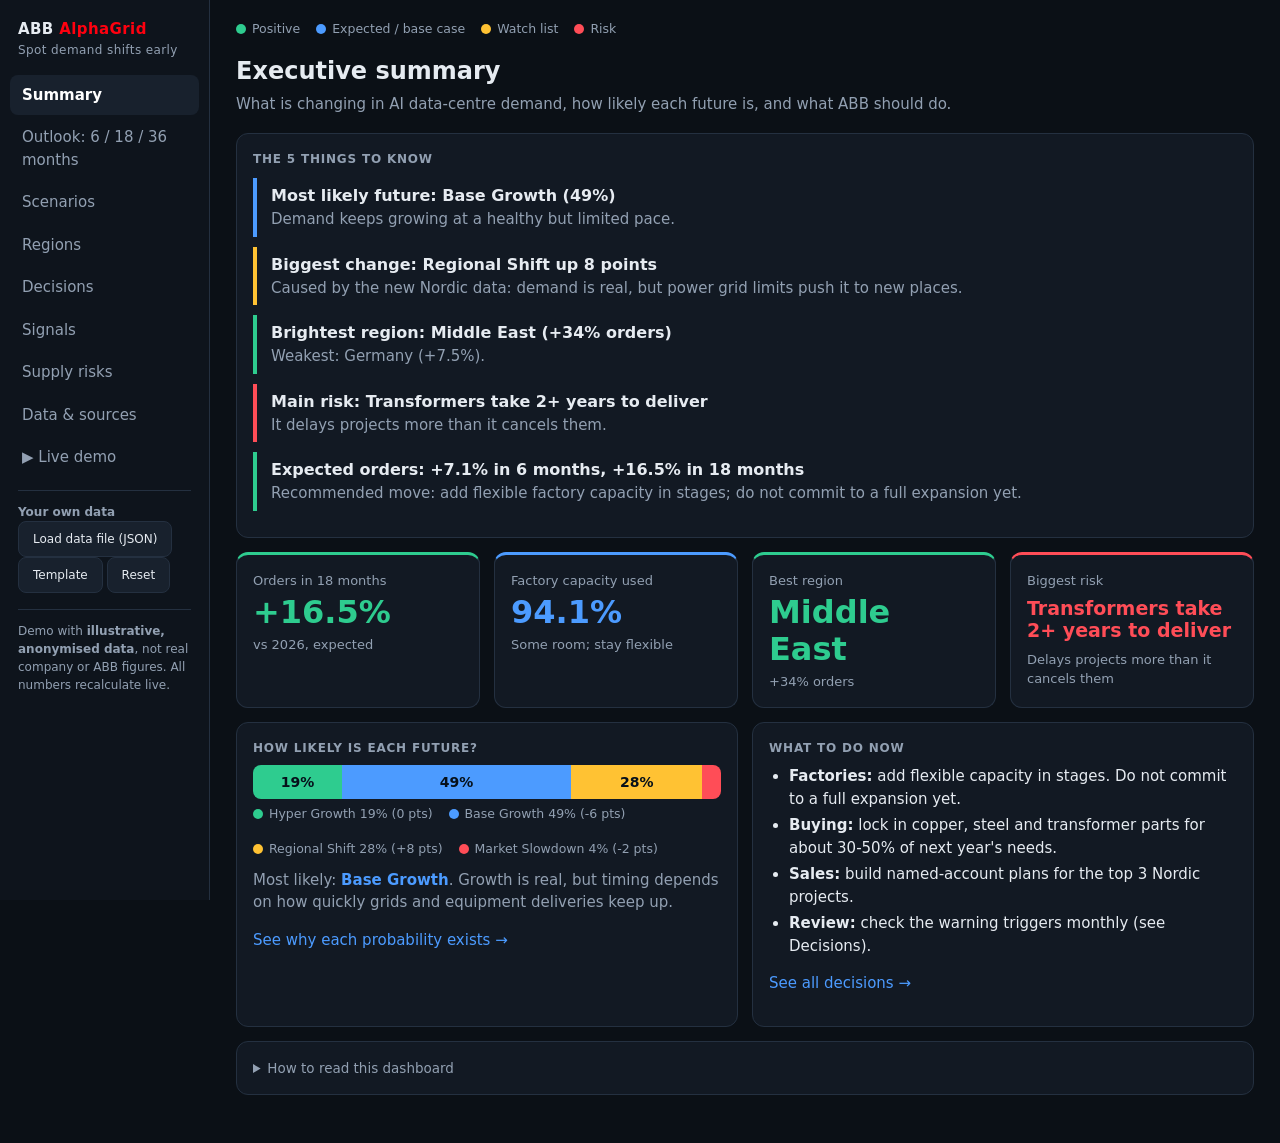
==== commit 595c589f: "Add files via upload" ====
--- a/index.html
+++ b/index.html
@@ -3,7 +3,7 @@
 <head>
 <meta charset="utf-8">
 <meta name="viewport" content="width=device-width, initial-scale=1">
-<title>ABB Signal Tower</title>
+<title>ABB AlphaGrid</title>
 <style>
 :root{--bg:#0b1016;--panel:#121923;--panel2:#18212d;--line:#243040;--tx:#e6ebf1;--mut:#92a0b2;
 --good:#2ecc8f;--base:#4c9bff;--watch:#ffc233;--risk:#ff4d57;--brand:#ff000f}
@@ -53,7 +53,7 @@
 <body>
 <div class="app">
 <nav>
-  <div class="brand">ABB <b>SIGNAL TOWER</b><small>Spot demand shifts early</small></div>
+  <div class="brand">ABB <b>AlphaGrid</b><small>Spot demand shifts early</small></div>
   <div id="menu"></div>
   <div class="note" style="margin-top:12px"><b>Your own data</b><br>
     <button onclick="document.getElementById('custfile').click()">Load data file (JSON)</button>
@@ -69,7 +69,7 @@
   <div id="page"></div>
 </main>
 </div>
-<script>/* ABB Signal Tower — core engine (signals, scoring, scenarios, impact, decisions, 8-agent pipeline).
+<script>/* ABB AlphaGrid — core engine (signals, scoring, scenarios, impact, decisions, 8-agent pipeline).
    Runs in browser and Node. ALL SEED DATA IS ILLUSTRATIVE (anonymised, not real company/ABB figures). */
 (function (root) {
   const SCEN = ["HG", "BASE", "RS", "SD"];
